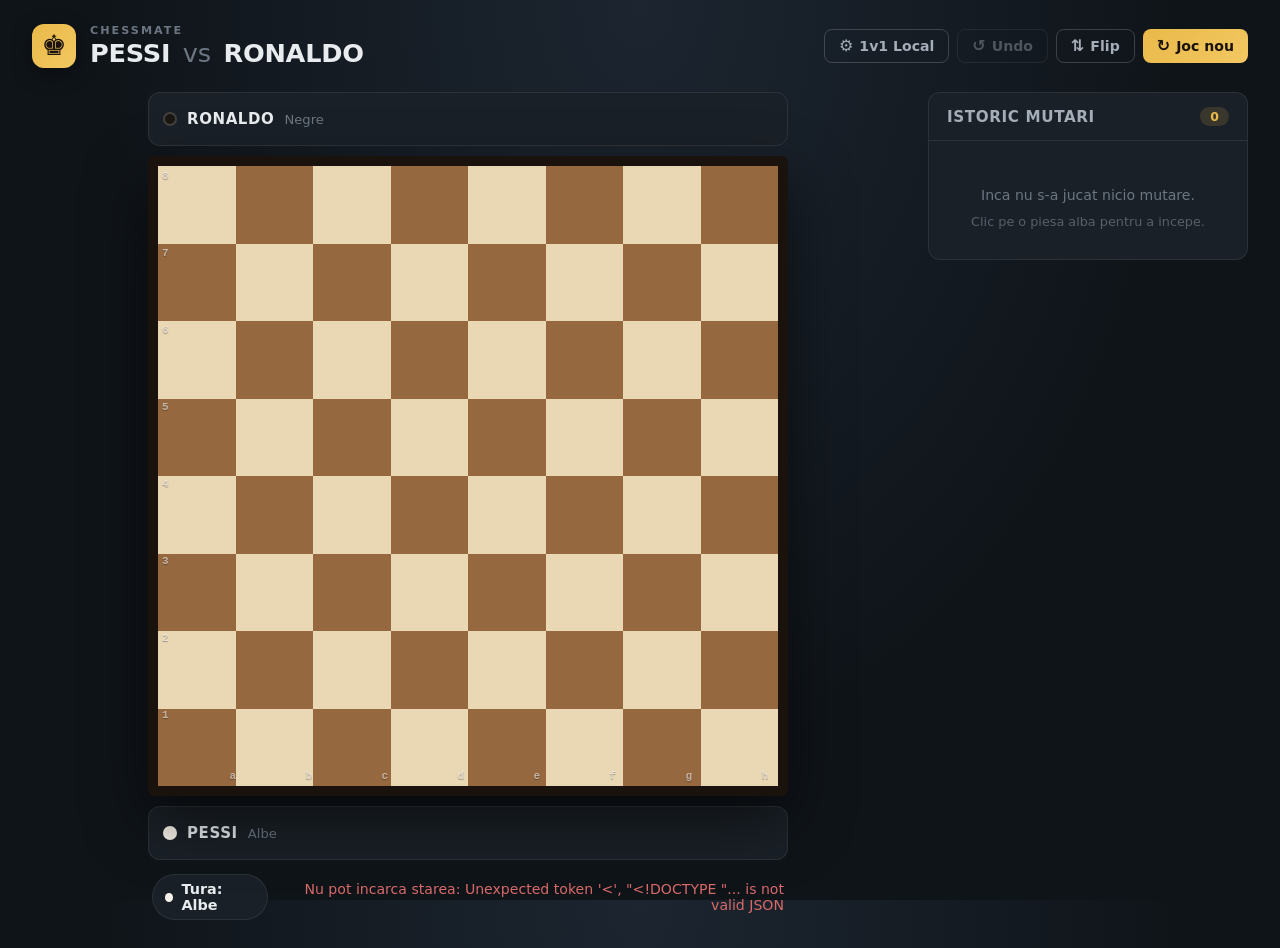
==== static/index.html @ 963291fa "v5" ====
<!doctype html>
<html lang="ro">
  <head>
    <meta charset="utf-8">
    <meta name="viewport" content="width=device-width, initial-scale=1">
    <title>ChessMate &mdash; PESSI vs RONALDO</title>
    <link rel="stylesheet" href="/static/styles.css">
  </head>
  <body data-theme="dark">
    <main class="app-shell">
      <header class="topbar">
        <div class="topbar-brand">
          <span class="brand-mark" aria-hidden="true">&#9818;</span>
          <div class="brand-text">
            <p class="eyebrow">ChessMate</p>
            <h1>PESSI <span class="vs">vs</span> RONALDO</h1>
          </div>
        </div>
        <div class="topbar-actions">
          <button id="mode-button" type="button" class="ghost" title="Schimba modul de joc">
            <span class="btn-icon" aria-hidden="true">&#9881;</span>
            <span class="btn-label" id="mode-button-label">1v1 Local</span>
          </button>
          <button id="undo-button" type="button" class="ghost" title="Anuleaza ultima mutare" disabled>
            <span class="btn-icon" aria-hidden="true">&#8634;</span>
            <span class="btn-label">Undo</span>
          </button>
          <button id="flip-button" type="button" class="ghost" title="Roteste tabla">
            <span class="btn-icon" aria-hidden="true">&#8645;</span>
            <span class="btn-label">Flip</span>
          </button>
          <button id="reset-button" type="button" class="primary" title="Joc nou">
            <span class="btn-icon" aria-hidden="true">&#8635;</span>
            <span class="btn-label">Joc nou</span>
          </button>
        </div>
      </header>

      <div class="layout">
        <section class="play-area" aria-label="Tabla de sah">
          <div class="player-card" id="player-top">
            <div class="player-info">
              <span class="player-dot black"></span>
              <span class="player-name" data-side="black">RONALDO</span>
              <span class="player-color">Negre</span>
            </div>
            <div class="captured-row" id="captured-by-white" aria-label="Piese capturate de albe"></div>
          </div>

          <div id="board" class="board" aria-label="Tabla 8x8">
            <div class="squares-layer" id="squares-layer"></div>
            <div class="pieces-layer" id="pieces-layer" aria-hidden="true"></div>
            <div class="coords-files" id="coords-files"></div>
            <div class="coords-ranks" id="coords-ranks"></div>
            <div class="bot-thinking" id="bot-thinking" hidden>
              <span class="spinner" aria-hidden="true"></span>
              <span class="bot-thinking-text">Bot gandeste...</span>
            </div>
          </div>

          <div class="player-card" id="player-bottom">
            <div class="player-info">
              <span class="player-dot white"></span>
              <span class="player-name" data-side="white">PESSI</span>
              <span class="player-color">Albe</span>
            </div>
            <div class="captured-row" id="captured-by-black" aria-label="Piese capturate de negre"></div>
          </div>

          <div class="status-bar" id="status-bar" role="status" aria-live="polite">
            <span class="turn-pill" id="turn-pill">
              <span class="turn-dot"></span>
              <span id="turn-text">Tura: Albe</span>
            </span>
            <span id="message" class="message"></span>
          </div>
        </section>

        <aside class="side-panel" aria-label="Istoric mutari">
          <div class="panel-header">
            <h2>Istoric mutari</h2>
            <span class="badge" id="move-count">0</span>
          </div>
          <ol class="moves-list" id="moves-list"></ol>
          <div class="panel-empty" id="moves-empty">
            Inca nu s-a jucat nicio mutare.<br>
            <span class="hint">Clic pe o piesa alba pentru a incepe.</span>
          </div>
        </aside>
      </div>
    </main>

    <!-- Mode-select modal -->
    <div class="modal-backdrop" id="mode-modal" hidden>
      <div class="modal mode-modal" role="dialog" aria-modal="true" aria-labelledby="mode-title">
        <h3 id="mode-title">Alege modul de joc</h3>
        <p class="modal-text">Ambele moduri sunt locale, fara conexiune la internet.</p>

        <div class="mode-choices" id="mode-choices">
          <button type="button" class="mode-tile selected" data-mode="local">
            <div class="mode-icon" aria-hidden="true">&#128101;</div>
            <div class="mode-name">1v1 Local</div>
            <div class="mode-desc">Doi jucatori, acelasi calculator.</div>
          </button>
          <button type="button" class="mode-tile" data-mode="vs_bot">
            <div class="mode-icon" aria-hidden="true">&#129302;</div>
            <div class="mode-name">Contra bot</div>
            <div class="mode-desc">Joaca impotriva motorului.</div>
          </button>
        </div>

        <div class="mode-options" id="mode-options" hidden>
          <div class="mode-options-row">
            <h4>Joaca cu</h4>
            <div class="pill-choices" id="color-choices">
              <button type="button" class="pill selected" data-color="white">Albe</button>
              <button type="button" class="pill" data-color="black">Negre</button>
              <button type="button" class="pill" data-color="random">Aleator</button>
            </div>
          </div>
        </div>

        <div class="modal-actions">
          <button type="button" class="ghost" id="mode-cancel">Inapoi</button>
          <button type="button" class="primary" id="mode-start">Start</button>
        </div>
      </div>
    </div>

    <!-- Promotion modal -->
    <div class="modal-backdrop" id="promo-modal" hidden>
      <div class="modal" role="dialog" aria-modal="true" aria-labelledby="promo-title">
        <h3 id="promo-title">Promovare pion</h3>
        <p class="modal-text">Alege piesa pe care o vrei in locul pionului.</p>
        <div class="promo-choices" id="promo-choices"></div>
      </div>
    </div>

    <!-- Game over modal -->
    <div class="modal-backdrop" id="endgame-modal" hidden>
      <div class="modal" role="dialog" aria-modal="true" aria-labelledby="endgame-title">
        <div class="endgame-icon" id="endgame-icon" aria-hidden="true">&#9812;</div>
        <h3 id="endgame-title">Sah-mat!</h3>
        <p class="modal-text" id="endgame-text">Albele castiga.</p>
        <div class="modal-actions">
          <button type="button" class="ghost" id="endgame-close">Vezi tabla</button>
          <button type="button" class="primary" id="endgame-reset">Joc nou</button>
        </div>
      </div>
    </div>

    <script src="/static/app.js" defer></script>
  </body>
</html>
---- static/styles.css ----
/* ============================================================
   ChessMate — Sprint 3 visual layer
   Adauga peste Sprint 2: selectare mod de joc (modal), tile-uri
   pentru moduri, pill-uri pentru sub-optiuni, overlay "bot
   gandeste" deasupra tablei + tabla in stare "asteapta bot".
   Tema unica (dark); FLIP, board, pieces si panel raman stabile.
   ============================================================ */

:root,
[data-theme="dark"] {
  color-scheme: dark;
  --bg-base: #0f1419;
  --bg-grad: radial-gradient(ellipse at top, #1c2530 0%, #0f1419 60%);
  --panel: #1a2027;
  --panel-elevated: #232b35;
  --ink: #e8ecef;
  --ink-soft: #a4adb8;
  --ink-muted: #6b7682;
  --border: rgba(255, 255, 255, 0.08);
  --border-strong: rgba(255, 255, 255, 0.18);
  --accent: #e9b949;
  --accent-soft: rgba(233, 185, 73, 0.15);
  --accent-strong: #f3c862;
  --danger: #d96a6a;
  --success: #5fb878;

  --light-square: #ead7b3;
  --dark-square: #95683f;
  --board-frame: #1a120c;

  --hl-last: rgba(233, 185, 73, 0.32);
  --hl-selected: rgba(233, 185, 73, 0.55);
  --hl-legal: rgba(233, 185, 73, 0.55);
  --hl-capture: rgba(217, 106, 106, 0.7);
  --hl-check: rgba(217, 106, 106, 0.7);

  --shadow-lg: 0 24px 60px rgba(0, 0, 0, 0.5);
  --shadow-md: 0 6px 20px rgba(0, 0, 0, 0.35);

  --radius: 12px;
  --radius-sm: 8px;
  --transition: 200ms cubic-bezier(0.4, 0, 0.2, 1);
  --piece-transition: 280ms cubic-bezier(0.34, 1.2, 0.64, 1);
}

* { box-sizing: border-box; }

html, body { height: 100%; }

body {
  margin: 0;
  background: var(--bg-base);
  background-image: var(--bg-grad);
  color: var(--ink);
  font-family: "Inter", ui-sans-serif, system-ui, -apple-system, BlinkMacSystemFont, "Segoe UI", Roboto, sans-serif;
  font-size: 15px;
  -webkit-font-smoothing: antialiased;
}

button {
  font: inherit;
  cursor: pointer;
  border: 0;
}

/* ----------------------------- Layout ------------------------------- */

.app-shell {
  min-height: 100vh;
  max-width: 1280px;
  margin: 0 auto;
  padding: 24px clamp(16px, 3vw, 32px);
  display: flex;
  flex-direction: column;
  gap: 24px;
}

.topbar {
  display: flex;
  align-items: center;
  justify-content: space-between;
  gap: 16px;
  flex-wrap: wrap;
}

.topbar-brand {
  display: flex;
  align-items: center;
  gap: 14px;
}

.brand-mark {
  width: 44px;
  height: 44px;
  border-radius: 12px;
  background: linear-gradient(135deg, var(--accent), var(--accent-strong));
  color: var(--board-frame);
  display: grid;
  place-items: center;
  font-size: 28px;
  line-height: 1;
  box-shadow: var(--shadow-md);
}

.brand-text { line-height: 1.1; }

.eyebrow {
  margin: 0 0 2px;
  color: var(--ink-muted);
  font-size: 0.7rem;
  font-weight: 700;
  letter-spacing: 0.18em;
  text-transform: uppercase;
}

h1 {
  margin: 0;
  font-size: clamp(1.2rem, 2.2vw, 1.6rem);
  font-weight: 700;
  letter-spacing: -0.01em;
}

.vs {
  color: var(--ink-muted);
  font-weight: 500;
  margin: 0 4px;
}

.topbar-actions {
  display: flex;
  gap: 8px;
  flex-wrap: wrap;
}

button.ghost,
button.primary {
  display: inline-flex;
  align-items: center;
  gap: 6px;
  padding: 8px 14px;
  border-radius: var(--radius-sm);
  font-size: 0.88rem;
  font-weight: 600;
  transition: background var(--transition), color var(--transition), transform var(--transition), border-color var(--transition);
}

button.ghost {
  background: transparent;
  color: var(--ink-soft);
  border: 1px solid var(--border-strong);
}

button.ghost:hover:not(:disabled) {
  background: var(--accent-soft);
  color: var(--ink);
  border-color: var(--accent);
}

button.primary {
  background: linear-gradient(135deg, var(--accent), var(--accent-strong));
  color: var(--board-frame);
}

button.primary:hover {
  transform: translateY(-1px);
  box-shadow: var(--shadow-md);
}

button:disabled {
  opacity: 0.4;
  cursor: not-allowed;
}

.btn-icon {
  font-size: 1rem;
  line-height: 1;
}

.layout {
  display: grid;
  grid-template-columns: minmax(0, 1fr) 320px;
  gap: 24px;
  align-items: start;
}

@media (max-width: 960px) {
  .layout { grid-template-columns: 1fr; }
  .side-panel { order: 2; }
}

/* --------------------------- Play area ------------------------------ */

.play-area {
  display: flex;
  flex-direction: column;
  gap: 10px;
  align-items: center;
}

.player-card {
  display: flex;
  align-items: center;
  justify-content: space-between;
  gap: 16px;
  padding: 10px 14px;
  background: var(--panel);
  border: 1px solid var(--border);
  border-radius: var(--radius);
  min-height: 54px;
  width: min(100%, 640px);
}

.player-card.active {
  border-color: var(--accent);
  box-shadow: 0 0 0 1px var(--accent), var(--shadow-md);
}

.player-info {
  display: flex;
  align-items: center;
  gap: 10px;
  font-weight: 600;
}

.player-dot {
  width: 14px;
  height: 14px;
  border-radius: 50%;
  border: 2px solid var(--border-strong);
}
.player-dot.white { background: #f5f0e6; }
.player-dot.black { background: #1a1612; }

.player-name {
  letter-spacing: 0.04em;
  font-weight: 700;
}

.player-color {
  color: var(--ink-muted);
  font-size: 0.82rem;
  font-weight: 500;
}

.captured-row {
  display: flex;
  align-items: center;
  gap: 0;
  font-size: 1.25rem;
  line-height: 1;
  min-height: 24px;
  flex-wrap: wrap;
}

.captured-row .captured-piece {
  display: inline-block;
  margin-right: -4px;
  transition: transform var(--transition);
  animation: capture-in 240ms cubic-bezier(0.34, 1.56, 0.64, 1);
}

.captured-row .captured-piece.white {
  color: #f7f1e3;
  text-shadow:
    -0.5px -0.5px 0 #1a120c,
     0.5px -0.5px 0 #1a120c,
    -0.5px  0.5px 0 #1a120c,
     0.5px  0.5px 0 #1a120c;
}

.captured-row .captured-piece.black {
  color: #1a120c;
  text-shadow:
    -0.5px -0.5px 0 rgba(255, 255, 255, 0.6),
     0.5px -0.5px 0 rgba(255, 255, 255, 0.6),
    -0.5px  0.5px 0 rgba(255, 255, 255, 0.6),
     0.5px  0.5px 0 rgba(255, 255, 255, 0.6);
}

.captured-advantage {
  margin-left: 8px;
  padding: 1px 6px;
  border-radius: 999px;
  background: var(--accent-soft);
  color: var(--accent);
  font-size: 0.72rem;
  font-weight: 700;
}

@keyframes capture-in {
  0% { transform: scale(0) rotate(-40deg); opacity: 0; }
  100% { transform: scale(1) rotate(0); opacity: 1; }
}

/* ------------------------------ Board ------------------------------- */

.board {
  position: relative;
  width: min(100%, 640px);
  aspect-ratio: 1;
  display: grid;
  grid-template: 1fr / 1fr;
  border: 10px solid var(--board-frame);
  border-radius: 6px;
  background: var(--board-frame);
  box-shadow: var(--shadow-lg);
  overflow: hidden;
  transition: filter var(--transition);
}

/* Stare cand asteptam botul — semnaleaza vizual ca tabla nu accepta input */
.board.waiting-for-bot {
  filter: saturate(0.7) brightness(0.92);
}
.board.waiting-for-bot .square { cursor: default; }

.squares-layer,
.pieces-layer {
  grid-area: 1 / 1;
}

.squares-layer {
  display: grid;
  grid-template-columns: repeat(8, 1fr);
  grid-template-rows: repeat(8, 1fr);
}

.pieces-layer {
  position: relative;
  pointer-events: none;
  z-index: 2;
}

.square {
  position: relative;
  border: 0;
  padding: 0;
  margin: 0;
  background: var(--light-square);
  cursor: default;
  transition: background var(--transition);
}

.square.dark { background: var(--dark-square); }

.square[data-last-move]::before {
  content: "";
  position: absolute;
  inset: 0;
  background: var(--hl-last);
  pointer-events: none;
}

.square[data-check]::before {
  content: "";
  position: absolute;
  inset: 0;
  background: radial-gradient(circle at center, var(--hl-check) 0%, transparent 75%);
  pointer-events: none;
  animation: check-pulse 1.6s ease-in-out infinite;
}

@keyframes check-pulse {
  0%, 100% { opacity: 0.85; }
  50%      { opacity: 0.45; }
}

.square.selected {
  outline: 4px solid var(--hl-selected);
  outline-offset: -4px;
  z-index: 1;
}

.square.legal::after {
  content: "";
  position: absolute;
  inset: 0;
  margin: auto;
  width: 28%;
  aspect-ratio: 1;
  border-radius: 50%;
  background: var(--hl-legal);
  pointer-events: none;
  animation: dot-in 180ms ease-out;
}

.square.capture::after {
  content: "";
  position: absolute;
  inset: 6%;
  border: 4px solid var(--hl-capture);
  border-radius: 50%;
  pointer-events: none;
  animation: dot-in 180ms ease-out;
}

@keyframes dot-in {
  from { transform: scale(0.4); opacity: 0; }
  to   { transform: scale(1); opacity: 1; }
}

/* Coordonate */
.coords-files,
.coords-ranks {
  position: absolute;
  pointer-events: none;
  z-index: 3;
  font-size: clamp(9px, 1.2vw, 11px);
  font-weight: 700;
  font-family: "JetBrains Mono", ui-monospace, monospace;
  color: rgba(255, 255, 255, 0.55);
  text-shadow: 0 1px 1px rgba(0, 0, 0, 0.3);
}

.coords-files {
  inset: auto 0 4px 0;
  display: grid;
  grid-template-columns: repeat(8, 1fr);
  padding: 0 6px;
}
.coords-files span { text-align: right; padding-right: 4px; }

.coords-ranks {
  inset: 4px 0 0 4px;
  display: grid;
  grid-template-rows: repeat(8, 1fr);
}

/* Piese */
.piece {
  position: absolute;
  width: 12.5%;
  height: 12.5%;
  display: grid;
  place-items: center;
  font-size: clamp(2rem, 7.4vw, 3.6rem);
  line-height: 1;
  user-select: none;
  pointer-events: none;
  transition: transform var(--piece-transition), opacity 220ms ease-out;
  will-change: transform;
}

.piece.white {
  color: #f7f1e3;
  text-shadow:
    -1px -1px 0 #1a120c,
     1px -1px 0 #1a120c,
    -1px  1px 0 #1a120c,
     1px  1px 0 #1a120c,
     0 2px 4px rgba(0, 0, 0, 0.35);
}

.piece.black {
  color: #1a120c;
  text-shadow:
    -1px -1px 0 rgba(255, 255, 255, 0.55),
     1px -1px 0 rgba(255, 255, 255, 0.55),
    -1px  1px 0 rgba(255, 255, 255, 0.55),
     1px  1px 0 rgba(255, 255, 255, 0.55),
     0 2px 4px rgba(0, 0, 0, 0.35);
}

.piece.captured-out {
  opacity: 0;
  transform: scale(0.6) translate(var(--tx, 0), var(--ty, 0));
  transition: transform 200ms ease-in, opacity 200ms ease-in;
}

.piece.promoting {
  animation: promote-pop 360ms cubic-bezier(0.34, 1.56, 0.64, 1);
}
@keyframes promote-pop {
  0%   { transform: translate(var(--tx, 0), var(--ty, 0)) scale(0.3); }
  60%  { transform: translate(var(--tx, 0), var(--ty, 0)) scale(1.25); }
  100% { transform: translate(var(--tx, 0), var(--ty, 0)) scale(1); }
}

/* --------------------------- Bot thinking overlay ------------------- */

.bot-thinking {
  position: absolute;
  inset: 0;
  z-index: 4;
  display: flex;
  align-items: center;
  justify-content: center;
  flex-direction: column;
  gap: 12px;
  background: rgba(15, 20, 25, 0.35);
  backdrop-filter: blur(2px);
  pointer-events: none;
  animation: fade-in 180ms ease-out;
}
.bot-thinking[hidden] { display: none; }

.bot-thinking-text {
  background: var(--panel-elevated);
  color: var(--ink);
  border: 1px solid var(--border-strong);
  border-radius: 999px;
  padding: 6px 14px;
  font-size: 0.88rem;
  font-weight: 600;
  letter-spacing: 0.02em;
  box-shadow: var(--shadow-md);
}

.spinner {
  width: 36px;
  height: 36px;
  border-radius: 50%;
  border: 3px solid rgba(255, 255, 255, 0.18);
  border-top-color: var(--accent);
  animation: spin 0.9s linear infinite;
}

@keyframes spin {
  to { transform: rotate(360deg); }
}

/* ---------------------------- Status bar ---------------------------- */

.status-bar {
  display: flex;
  align-items: center;
  justify-content: space-between;
  gap: 12px;
  padding: 4px 4px;
  min-height: 36px;
  width: min(100%, 640px);
}

.turn-pill {
  display: inline-flex;
  align-items: center;
  gap: 8px;
  padding: 6px 12px;
  border-radius: 999px;
  background: var(--panel);
  border: 1px solid var(--border);
  font-weight: 600;
  font-size: 0.9rem;
}

.turn-dot {
  width: 9px;
  height: 9px;
  border-radius: 50%;
  background: #f5f0e6;
  border: 2px solid var(--border-strong);
  transition: background var(--transition);
}
.turn-pill[data-turn="black"] .turn-dot { background: #1a1612; }

.message {
  font-size: 0.88rem;
  color: var(--danger);
  text-align: right;
  min-height: 1em;
  font-weight: 500;
}

.message.info { color: var(--ink-soft); }
.message.success { color: var(--success); }

/* --------------------------- Side panel ----------------------------- */

.side-panel {
  background: var(--panel);
  border: 1px solid var(--border);
  border-radius: var(--radius);
  display: flex;
  flex-direction: column;
  max-height: calc(100vh - 140px);
  overflow: hidden;
}

.panel-header {
  padding: 14px 18px;
  border-bottom: 1px solid var(--border);
  display: flex;
  align-items: center;
  justify-content: space-between;
}
.panel-header h2 {
  margin: 0;
  font-size: 0.95rem;
  font-weight: 700;
  letter-spacing: 0.04em;
  text-transform: uppercase;
  color: var(--ink-soft);
}
.badge {
  padding: 2px 10px;
  border-radius: 999px;
  background: var(--accent-soft);
  color: var(--accent);
  font-size: 0.78rem;
  font-weight: 700;
}

.moves-list {
  list-style: none;
  margin: 0;
  padding: 8px 0;
  overflow-y: auto;
  font-family: "JetBrains Mono", ui-monospace, monospace;
  font-size: 0.92rem;
}

.moves-list li {
  display: grid;
  grid-template-columns: 38px 1fr 1fr;
  gap: 8px;
  padding: 6px 18px;
  align-items: center;
  border-left: 3px solid transparent;
  transition: background var(--transition);
}

.moves-list li:hover { background: var(--accent-soft); }

.moves-list .ply-num {
  color: var(--ink-muted);
  font-size: 0.82rem;
}

.moves-list .ply {
  padding: 2px 6px;
  border-radius: 4px;
  font-weight: 600;
}

.moves-list .ply.latest {
  background: var(--accent-soft);
  color: var(--accent-strong);
}

.moves-list .ply.empty { color: var(--ink-muted); font-weight: 400; }

.panel-empty {
  padding: 28px 22px;
  text-align: center;
  color: var(--ink-muted);
  font-size: 0.88rem;
  line-height: 1.5;
}
.panel-empty .hint {
  display: block;
  margin-top: 6px;
  font-size: 0.8rem;
  opacity: 0.75;
}

/* ----------------------------- Modals ------------------------------- */

.modal-backdrop {
  position: fixed;
  inset: 0;
  background: rgba(0, 0, 0, 0.6);
  display: grid;
  place-items: center;
  z-index: 100;
  animation: fade-in 220ms ease-out;
  backdrop-filter: blur(4px);
}
.modal-backdrop[hidden] { display: none; }

.modal {
  background: var(--panel-elevated);
  color: var(--ink);
  border: 1px solid var(--border-strong);
  border-radius: var(--radius);
  padding: 24px;
  max-width: 380px;
  width: 90%;
  box-shadow: var(--shadow-lg);
  text-align: center;
  animation: pop-in 280ms cubic-bezier(0.34, 1.56, 0.64, 1);
}

@keyframes fade-in { from { opacity: 0; } to { opacity: 1; } }
@keyframes pop-in {
  from { transform: scale(0.85); opacity: 0; }
  to   { transform: scale(1); opacity: 1; }
}

.modal h3 {
  margin: 0 0 8px;
  font-size: 1.25rem;
}
.modal-text {
  margin: 0 0 18px;
  color: var(--ink-soft);
  font-size: 0.92rem;
}
.modal-hint {
  margin: 4px 0 0;
  color: var(--ink-muted);
  font-size: 0.78rem;
  font-style: italic;
  text-align: center;
}

.promo-choices {
  display: grid;
  grid-template-columns: repeat(4, 1fr);
  gap: 8px;
}
.promo-choices button {
  background: var(--panel);
  border: 1px solid var(--border-strong);
  border-radius: var(--radius-sm);
  padding: 12px 0;
  font-size: 2.4rem;
  line-height: 1;
  transition: background var(--transition), transform var(--transition), border-color var(--transition);
}
.promo-choices button.white {
  color: #f7f1e3;
  text-shadow: -1px -1px 0 #1a120c, 1px -1px 0 #1a120c, -1px 1px 0 #1a120c, 1px 1px 0 #1a120c;
}
.promo-choices button.black {
  color: #1a120c;
  text-shadow: -1px -1px 0 rgba(255,255,255,.6), 1px -1px 0 rgba(255,255,255,.6), -1px 1px 0 rgba(255,255,255,.6), 1px 1px 0 rgba(255,255,255,.6);
}
.promo-choices button:hover {
  background: var(--accent-soft);
  border-color: var(--accent);
  transform: translateY(-2px);
}

.endgame-icon {
  font-size: 3.5rem;
  line-height: 1;
  margin-bottom: 8px;
  color: var(--accent);
  animation: bounce-in 500ms cubic-bezier(0.34, 1.56, 0.64, 1);
}
@keyframes bounce-in {
  0% { transform: scale(0) rotate(-180deg); }
  100% { transform: scale(1) rotate(0); }
}

.modal-actions {
  display: flex;
  gap: 8px;
  justify-content: center;
  margin-top: 8px;
}

/* ------------------- Mode-select modal (Sprint 3) ------------------- */

.mode-modal {
  max-width: 460px;
  text-align: left;
}
.mode-modal h3 { text-align: center; }
.mode-modal .modal-text { text-align: center; }

.mode-choices {
  display: grid;
  grid-template-columns: 1fr 1fr;
  gap: 10px;
  margin-bottom: 14px;
}

.mode-tile {
  background: var(--panel);
  border: 1px solid var(--border-strong);
  border-radius: var(--radius);
  padding: 14px 12px;
  display: flex;
  flex-direction: column;
  align-items: center;
  gap: 4px;
  text-align: center;
  color: var(--ink);
  cursor: pointer;
  transition: background var(--transition), border-color var(--transition), transform var(--transition);
}
.mode-tile:hover {
  background: var(--accent-soft);
  border-color: var(--accent);
  transform: translateY(-1px);
}
.mode-tile.selected {
  background: var(--accent-soft);
  border-color: var(--accent);
  box-shadow: 0 0 0 1px var(--accent);
}

.mode-icon {
  font-size: 2rem;
  line-height: 1;
  margin-bottom: 2px;
}
.mode-name {
  font-weight: 700;
  font-size: 0.98rem;
  letter-spacing: 0.02em;
}
.mode-desc {
  font-size: 0.78rem;
  color: var(--ink-muted);
  line-height: 1.3;
}

.mode-options {
  display: flex;
  flex-direction: column;
  gap: 10px;
  padding: 12px;
  margin-bottom: 12px;
  background: var(--panel);
  border: 1px solid var(--border);
  border-radius: var(--radius-sm);
  animation: fade-in 180ms ease-out;
}
.mode-options[hidden] { display: none; }

.mode-options-row {
  display: flex;
  align-items: center;
  gap: 10px;
  flex-wrap: wrap;
}
.mode-options-row h4 {
  margin: 0;
  font-size: 0.78rem;
  font-weight: 700;
  letter-spacing: 0.08em;
  text-transform: uppercase;
  color: var(--ink-soft);
  min-width: 56px;
}

.pill-choices {
  display: flex;
  gap: 6px;
  flex-wrap: wrap;
}

.pill {
  background: transparent;
  color: var(--ink-soft);
  border: 1px solid var(--border-strong);
  border-radius: 999px;
  padding: 5px 12px;
  font-size: 0.82rem;
  font-weight: 600;
  transition: background var(--transition), color var(--transition), border-color var(--transition);
}
.pill:hover:not(:disabled) {
  background: var(--accent-soft);
  color: var(--ink);
  border-color: var(--accent);
}
.pill.selected {
  background: var(--accent-soft);
  color: var(--accent-strong);
  border-color: var(--accent);
}

/* ----------------------------- Mobile ------------------------------- */

@media (max-width: 560px) {
  .app-shell { padding: 16px; gap: 16px; }
  .topbar-actions .btn-label { display: none; }
  .topbar-actions button { padding: 8px 10px; }
  .player-card { padding: 8px 12px; }
  h1 { font-size: 1.1rem; }
  .brand-mark { width: 36px; height: 36px; font-size: 22px; }
  .side-panel { max-height: 360px; }

  .mode-choices { grid-template-columns: 1fr; }
  .mode-options-row { flex-direction: column; align-items: flex-start; gap: 6px; }
  .mode-options-row h4 { min-width: 0; }
}
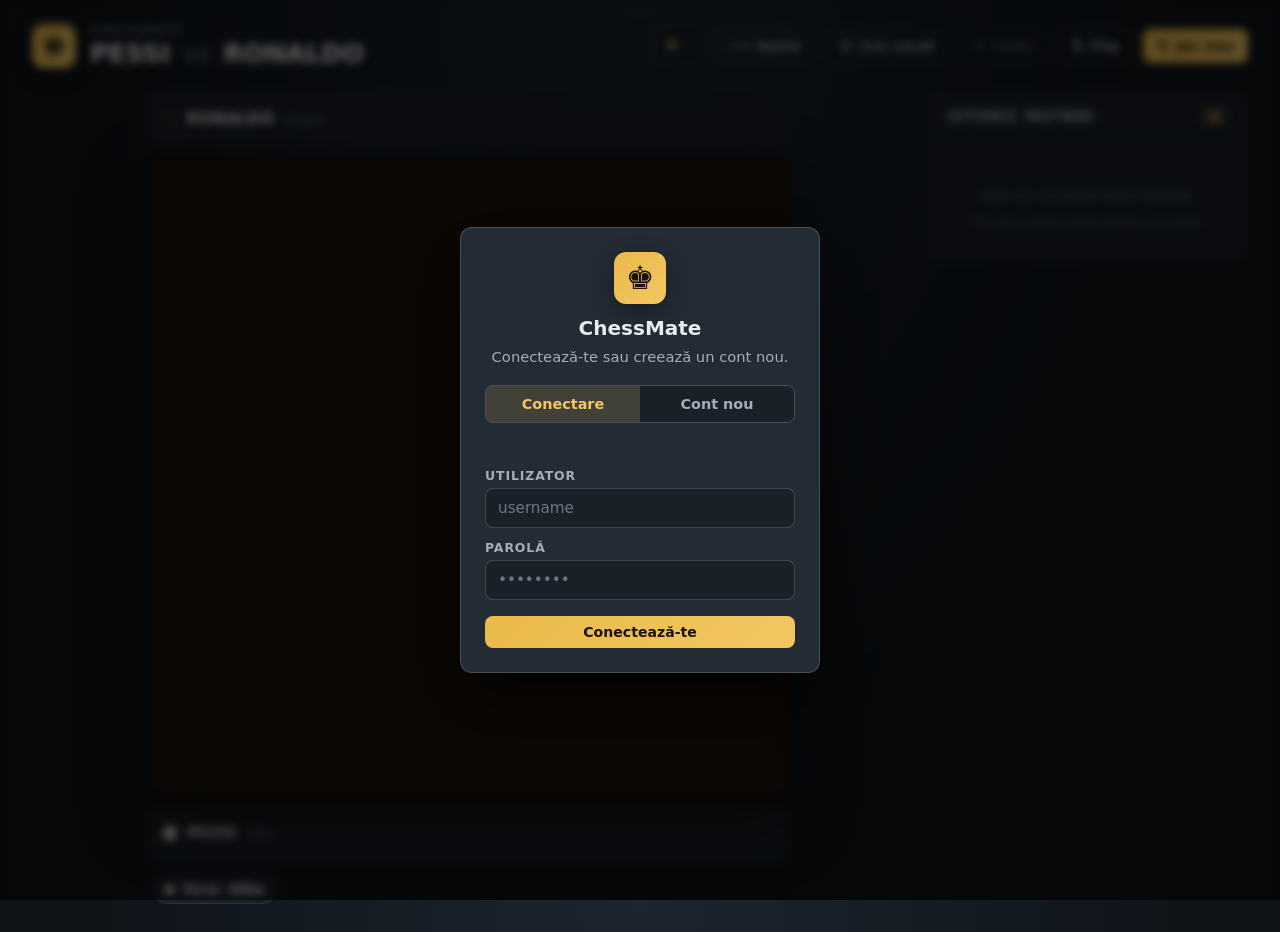
==== commit 63a6b1a5: "login - antonio" ====
--- a/static/index.html
+++ b/static/index.html
@@ -17,6 +17,16 @@
           </div>
         </div>
         <div class="topbar-actions">
+          <!-- User info (hidden until logged in) -->
+          <span class="user-chip" id="user-chip" hidden>
+            <span class="user-dot" aria-hidden="true">&#9829;</span>
+            <span id="user-name"></span>
+            <span class="user-rating" id="user-rating"></span>
+          </span>
+          <button id="logout-button" type="button" class="ghost" title="Deconectare" hidden>
+            <span class="btn-icon" aria-hidden="true">&#10230;</span>
+            <span class="btn-label">Ieșire</span>
+          </button>
           <button id="mode-button" type="button" class="ghost" title="Schimba modul de joc">
             <span class="btn-icon" aria-hidden="true">&#9881;</span>
             <span class="btn-label" id="mode-button-label">1v1 Local</span>
@@ -149,6 +159,48 @@
       </div>
     </div>
 
+    <!-- Auth modal (shown on first load; hidden after login) -->
+    <div class="modal-backdrop" id="auth-modal">
+      <div class="modal auth-modal" role="dialog" aria-modal="true" aria-labelledby="auth-title">
+        <div class="auth-header">
+          <span class="brand-mark auth-logo" aria-hidden="true">&#9818;</span>
+          <h3 id="auth-title">ChessMate</h3>
+          <p class="modal-text">Conectează-te sau creează un cont nou.</p>
+        </div>
+
+        <div class="auth-tabs">
+          <button type="button" class="auth-tab active" id="auth-tab-login">Conectare</button>
+          <button type="button" class="auth-tab" id="auth-tab-register">Cont nou</button>
+        </div>
+
+        <p class="auth-error" id="auth-error" aria-live="polite"></p>
+
+        <form id="auth-login-form">
+          <div class="form-group">
+            <label class="form-label" for="login-username">Utilizator</label>
+            <input class="form-input" type="text" id="login-username" placeholder="username" autocomplete="username">
+          </div>
+          <div class="form-group">
+            <label class="form-label" for="login-password">Parolă</label>
+            <input class="form-input" type="password" id="login-password" placeholder="••••••••" autocomplete="current-password">
+          </div>
+          <button type="submit" class="primary auth-submit" id="login-submit">Conectează-te</button>
+        </form>
+
+        <form id="auth-register-form" hidden>
+          <div class="form-group">
+            <label class="form-label" for="register-username">Utilizator</label>
+            <input class="form-input" type="text" id="register-username" placeholder="alege un username" autocomplete="username">
+          </div>
+          <div class="form-group">
+            <label class="form-label" for="register-password">Parolă</label>
+            <input class="form-input" type="password" id="register-password" placeholder="min. 6 caractere" autocomplete="new-password">
+          </div>
+          <button type="submit" class="primary auth-submit" id="register-submit">Creează cont</button>
+        </form>
+      </div>
+    </div>
+
     <script src="/static/app.js" defer></script>
   </body>
 </html>
--- a/static/styles.css
+++ b/static/styles.css
@@ -863,6 +863,132 @@
   border-color: var(--accent);
 }
 
+/* ----------------------------- Auth Modal -------------------------------- */
+
+.auth-modal {
+  max-width: 360px;
+  text-align: left;
+}
+
+.auth-header {
+  text-align: center;
+  margin-bottom: 20px;
+}
+
+.auth-logo {
+  width: 52px;
+  height: 52px;
+  font-size: 32px;
+  margin: 0 auto 12px;
+  display: grid;
+  place-items: center;
+}
+
+.auth-tabs {
+  display: grid;
+  grid-template-columns: 1fr 1fr;
+  border: 1px solid var(--border-strong);
+  border-radius: var(--radius-sm);
+  overflow: hidden;
+  margin-bottom: 16px;
+}
+
+.auth-tab {
+  background: var(--panel);
+  color: var(--ink-soft);
+  border: 0;
+  padding: 10px;
+  font-size: 0.9rem;
+  font-weight: 600;
+  transition: background var(--transition), color var(--transition);
+}
+
+.auth-tab.active {
+  background: var(--accent-soft);
+  color: var(--accent-strong);
+}
+
+.auth-error {
+  min-height: 1.4em;
+  margin: 0 0 10px;
+  font-size: 0.85rem;
+  font-weight: 500;
+  color: var(--danger);
+  text-align: center;
+}
+
+.form-group {
+  display: flex;
+  flex-direction: column;
+  gap: 5px;
+  margin-bottom: 12px;
+}
+
+.form-label {
+  font-size: 0.78rem;
+  font-weight: 700;
+  letter-spacing: 0.07em;
+  text-transform: uppercase;
+  color: var(--ink-soft);
+}
+
+.form-input {
+  background: var(--panel);
+  border: 1px solid var(--border-strong);
+  border-radius: var(--radius-sm);
+  color: var(--ink);
+  font: inherit;
+  font-size: 0.95rem;
+  padding: 10px 12px;
+  outline: none;
+  width: 100%;
+  transition: border-color var(--transition), box-shadow var(--transition);
+}
+
+.form-input:focus {
+  border-color: var(--accent);
+  box-shadow: 0 0 0 2px var(--accent-soft);
+}
+
+.form-input::placeholder { color: var(--ink-muted); }
+
+.auth-submit {
+  width: 100%;
+  justify-content: center;
+  margin-top: 4px;
+  padding: 11px;
+}
+
+/* --------------------- User chip in topbar ------------------------------ */
+
+.user-chip {
+  display: inline-flex;
+  align-items: center;
+  gap: 7px;
+  padding: 6px 12px;
+  border-radius: var(--radius-sm);
+  background: var(--panel);
+  border: 1px solid var(--border);
+  font-size: 0.88rem;
+}
+
+.user-dot {
+  color: var(--accent);
+  font-size: 0.75rem;
+  line-height: 1;
+}
+
+#user-name {
+  font-weight: 700;
+  color: var(--ink);
+}
+
+.user-rating {
+  color: var(--ink-muted);
+  font-size: 0.78rem;
+  font-weight: 600;
+}
+
 /* ----------------------------- Mobile ------------------------------- */
 
 @media (max-width: 560px) {
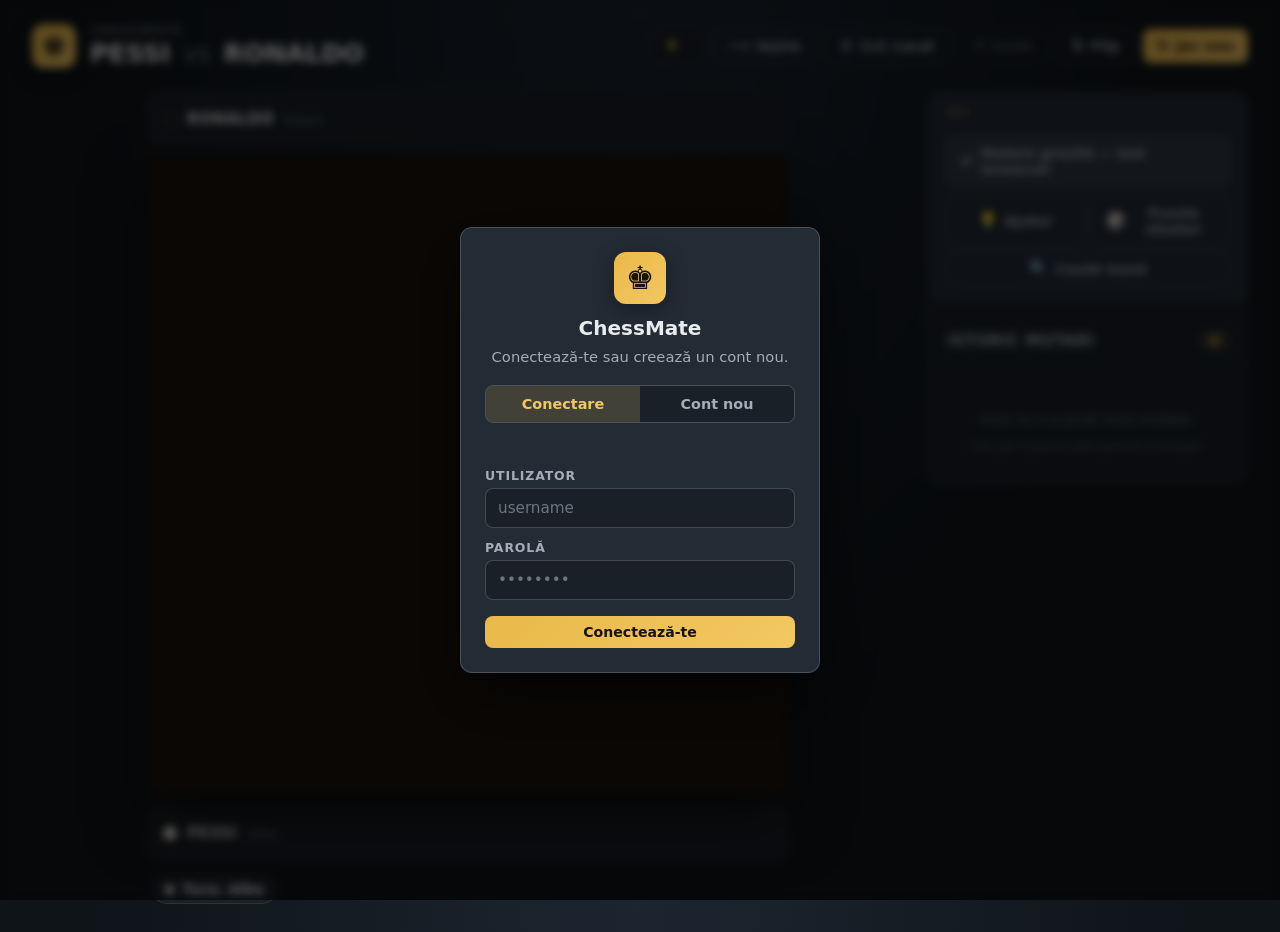
==== commit e18549ad: "Implementat partea de puzzle-uri." ====
--- a/static/index.html
+++ b/static/index.html
@@ -86,8 +86,35 @@
           </div>
         </section>
 
-        <aside class="side-panel" aria-label="Istoric mutari">
-          <div class="panel-header">
+        <aside class="side-panel" aria-label="Informatii partida">
+          <!-- Puzzle info card (visible only in puzzle mode) -->
+          <div class="puzzle-info" id="puzzle-info" hidden>
+            <div class="puzzle-info-header">
+              <span class="puzzle-rating-badge" id="puzzle-rating"></span>
+              <span class="puzzle-progress-text" id="puzzle-progress"></span>
+            </div>
+            <div class="puzzle-themes" id="puzzle-themes"></div>
+            <div class="puzzle-feedback" id="puzzle-feedback" hidden>
+              <span class="puzzle-feedback-icon" aria-hidden="true">&#8634;</span>
+              <span class="puzzle-feedback-text" id="puzzle-feedback-text">Mutare greșită — mai încearcă!</span>
+            </div>
+            <div class="puzzle-actions">
+              <button type="button" class="ghost puzzle-btn" id="puzzle-hint-btn" title="Arată mutarea corectă">
+                <span class="btn-icon" aria-hidden="true">&#128161;</span>
+                <span class="btn-label">Ajutor</span>
+              </button>
+              <button type="button" class="ghost puzzle-btn" id="puzzle-random-btn">
+                <span class="btn-icon" aria-hidden="true">&#127922;</span>
+                <span class="btn-label">Puzzle aleator</span>
+              </button>
+              <button type="button" class="ghost puzzle-btn" id="puzzle-theme-btn">
+                <span class="btn-icon" aria-hidden="true">&#128269;</span>
+                <span class="btn-label">Caută temă</span>
+              </button>
+            </div>
+          </div>
+
+          <div class="panel-header" id="history-header">
             <h2>Istoric mutari</h2>
             <span class="badge" id="move-count">0</span>
           </div>
@@ -116,6 +143,11 @@
             <div class="mode-icon" aria-hidden="true">&#129302;</div>
             <div class="mode-name">Contra bot</div>
             <div class="mode-desc">Joaca impotriva motorului.</div>
+          </button>
+          <button type="button" class="mode-tile" data-mode="puzzle">
+            <div class="mode-icon" aria-hidden="true">&#129520;</div>
+            <div class="mode-name">Puzzle</div>
+            <div class="mode-desc">Rezolva pozitii tactice din Lichess.</div>
           </button>
         </div>
 
@@ -130,6 +162,19 @@
           </div>
         </div>
 
+        <div class="mode-options" id="puzzle-options" hidden>
+          <div class="mode-options-row">
+            <h4>Temă</h4>
+            <div class="theme-search-wrap">
+              <input type="text" class="form-input" id="puzzle-theme-search"
+                     list="theme-datalist-modal"
+                     placeholder="Caută temă (ex: fork, pin, mate)…"
+                     autocomplete="off">
+              <datalist id="theme-datalist-modal"></datalist>
+            </div>
+          </div>
+        </div>
+
         <div class="modal-actions">
           <button type="button" class="ghost" id="mode-cancel">Inapoi</button>
           <button type="button" class="primary" id="mode-start">Start</button>
@@ -155,6 +200,38 @@
         <div class="modal-actions">
           <button type="button" class="ghost" id="endgame-close">Vezi tabla</button>
           <button type="button" class="primary" id="endgame-reset">Joc nou</button>
+        </div>
+      </div>
+    </div>
+
+    <!-- Puzzle solved modal -->
+    <div class="modal-backdrop" id="puzzle-solved-modal" hidden>
+      <div class="modal" role="dialog" aria-modal="true" aria-labelledby="puzzle-solved-title">
+        <div class="endgame-icon" aria-hidden="true">&#129520;</div>
+        <h3 id="puzzle-solved-title">Puzzle rezolvat!</h3>
+        <p class="modal-text" id="puzzle-solved-text">Felicitari! Ai gasit toate mutarile corecte.</p>
+        <div class="modal-actions">
+          <button type="button" class="ghost" id="puzzle-solved-close">Vezi tabla</button>
+          <button type="button" class="primary" id="puzzle-solved-next">Puzzle nou</button>
+        </div>
+      </div>
+    </div>
+
+    <!-- Puzzle theme picker modal -->
+    <div class="modal-backdrop" id="puzzle-theme-modal" hidden>
+      <div class="modal" role="dialog" aria-modal="true" aria-labelledby="puzzle-theme-title">
+        <h3 id="puzzle-theme-title">Alege o temă</h3>
+        <p class="modal-text">Scrie sau alege o temă pentru puzzle-ul următor.</p>
+        <div class="theme-search-wrap">
+          <input type="text" class="form-input" id="puzzle-theme-picker-search"
+                 list="theme-datalist-picker"
+                 placeholder="Caută temă (ex: fork, pin, mate)…"
+                 autocomplete="off">
+          <datalist id="theme-datalist-picker"></datalist>
+        </div>
+        <div class="modal-actions">
+          <button type="button" class="ghost" id="puzzle-theme-cancel">Anulează</button>
+          <button type="button" class="primary" id="puzzle-theme-start">Start</button>
         </div>
       </div>
     </div>
--- a/static/styles.css
+++ b/static/styles.css
@@ -1004,3 +1004,133 @@
   .mode-options-row { flex-direction: column; align-items: flex-start; gap: 6px; }
   .mode-options-row h4 { min-width: 0; }
 }
+
+/* ========================= Puzzle module ========================= */
+
+/* Puzzle info card in side panel */
+.puzzle-info {
+  background: var(--panel-elevated);
+  border: 1px solid var(--border);
+  border-radius: var(--radius-sm);
+  padding: 14px 16px;
+  margin-bottom: 16px;
+  display: flex;
+  flex-direction: column;
+  gap: 10px;
+}
+
+.puzzle-info-header {
+  display: flex;
+  align-items: center;
+  justify-content: space-between;
+  gap: 8px;
+}
+
+.puzzle-rating-badge {
+  background: var(--accent-soft);
+  color: var(--accent-strong);
+  font-weight: 700;
+  font-size: 0.92rem;
+  padding: 3px 10px;
+  border-radius: 20px;
+  border: 1px solid rgba(233, 185, 73, 0.3);
+}
+
+.puzzle-progress-text {
+  color: var(--ink-soft);
+  font-size: 0.82rem;
+  font-weight: 600;
+}
+
+.puzzle-themes {
+  display: flex;
+  flex-wrap: wrap;
+  gap: 5px;
+}
+
+.puzzle-theme-tag {
+  background: var(--panel);
+  color: var(--ink-muted);
+  border: 1px solid var(--border);
+  font-size: 0.75rem;
+  padding: 2px 8px;
+  border-radius: 12px;
+}
+
+.puzzle-actions {
+  display: flex;
+  gap: 6px;
+  flex-wrap: wrap;
+}
+
+.puzzle-btn {
+  flex: 1;
+  min-width: 100px;
+  justify-content: center;
+  font-size: 0.83rem;
+  padding: 6px 10px;
+}
+
+/* Board flash animations for correct/wrong move */
+@keyframes flashWrong {
+  0%   { box-shadow: inset 0 0 0 3px var(--danger); }
+  50%  { box-shadow: inset 0 0 0 5px var(--danger); }
+  100% { box-shadow: none; }
+}
+
+@keyframes flashCorrect {
+  0%   { box-shadow: inset 0 0 0 3px var(--success); }
+  50%  { box-shadow: inset 0 0 0 5px var(--success); }
+  100% { box-shadow: none; }
+}
+
+.board.flash-wrong  { animation: flashWrong  0.55s ease-out forwards; }
+.board.flash-correct { animation: flashCorrect 0.55s ease-out forwards; }
+
+/* Feedback strip in puzzle side panel — 3 states via data-kind */
+.puzzle-feedback {
+  display: flex;
+  align-items: center;
+  gap: 8px;
+  border-radius: var(--radius-sm);
+  padding: 8px 12px;
+  font-size: 0.85rem;
+  font-weight: 600;
+  animation: feedbackSlideIn 0.2s ease-out;
+  /* default / hint — gray */
+  background: rgba(164, 173, 184, 0.1);
+  border: 1px solid rgba(164, 173, 184, 0.25);
+  color: var(--ink-soft);
+}
+
+.puzzle-feedback[data-kind="wrong"] {
+  background: rgba(217, 106, 106, 0.12);
+  border-color: rgba(217, 106, 106, 0.35);
+  color: var(--danger);
+}
+
+.puzzle-feedback[data-kind="good"] {
+  background: rgba(95, 184, 120, 0.12);
+  border-color: rgba(95, 184, 120, 0.35);
+  color: var(--success);
+}
+
+@keyframes feedbackSlideIn {
+  from { opacity: 0; transform: translateY(-4px); }
+  to   { opacity: 1; transform: translateY(0); }
+}
+
+.puzzle-feedback-icon {
+  font-size: 1rem;
+  flex-shrink: 0;
+}
+
+/* Theme search input wrapper */
+.theme-search-wrap {
+  width: 100%;
+  margin-top: 4px;
+}
+
+.theme-search-wrap .form-input {
+  width: 100%;
+}
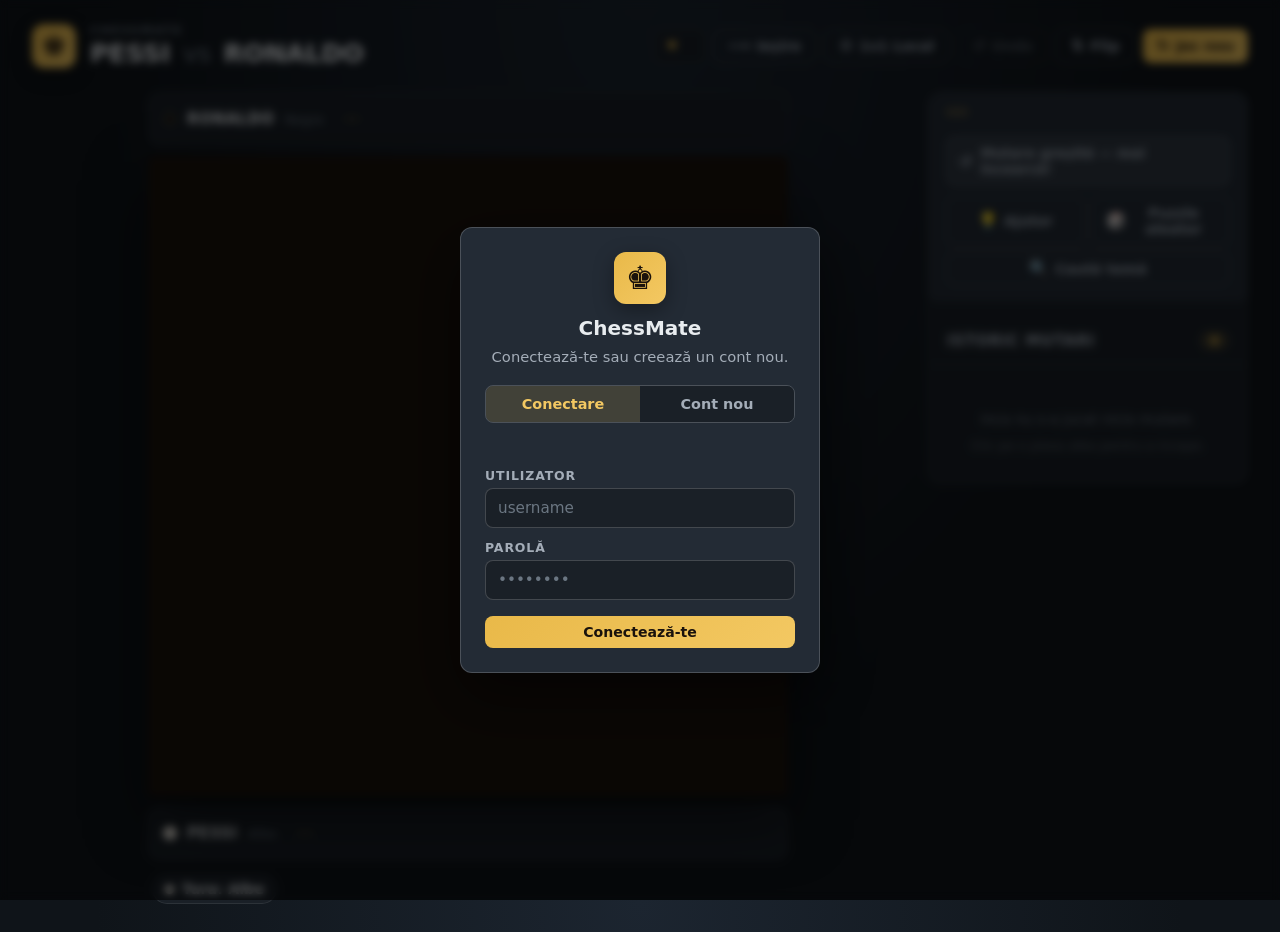
==== commit 4265d846: "Add multiplayer online mode" ====
--- a/static/index.html
+++ b/static/index.html
@@ -13,7 +13,7 @@
           <span class="brand-mark" aria-hidden="true">&#9818;</span>
           <div class="brand-text">
             <p class="eyebrow">ChessMate</p>
-            <h1>PESSI <span class="vs">vs</span> RONALDO</h1>
+            <h1><span id="title-white">PESSI</span> <span class="vs">vs</span> <span id="title-black">RONALDO</span></h1>
           </div>
         </div>
         <div class="topbar-actions">
@@ -53,6 +53,7 @@
               <span class="player-dot black"></span>
               <span class="player-name" data-side="black">RONALDO</span>
               <span class="player-color">Negre</span>
+              <span class="player-clock" id="clock-top"></span>
             </div>
             <div class="captured-row" id="captured-by-white" aria-label="Piese capturate de albe"></div>
           </div>
@@ -66,6 +67,15 @@
               <span class="spinner" aria-hidden="true"></span>
               <span class="bot-thinking-text">Bot gandeste...</span>
             </div>
+            <div class="multiplayer-overlay" id="multiplayer-overlay" hidden>
+              <span class="spinner" aria-hidden="true"></span>
+              <span class="multiplayer-text">
+                <span id="multiplayer-text">Cautam adversar</span>
+                <span class="loading-dots" aria-hidden="true"></span>
+              </span>
+              <span class="multiplayer-subtext" id="multiplayer-wait">Timp in asteptare: 0:00</span>
+              <button type="button" class="ghost mp-cancel" id="multiplayer-cancel">Anuleaza cautarea</button>
+            </div>
           </div>
 
           <div class="player-card" id="player-bottom">
@@ -73,6 +83,7 @@
               <span class="player-dot white"></span>
               <span class="player-name" data-side="white">PESSI</span>
               <span class="player-color">Albe</span>
+              <span class="player-clock" id="clock-bottom"></span>
             </div>
             <div class="captured-row" id="captured-by-black" aria-label="Piese capturate de negre"></div>
           </div>
@@ -131,7 +142,7 @@
     <div class="modal-backdrop" id="mode-modal" hidden>
       <div class="modal mode-modal" role="dialog" aria-modal="true" aria-labelledby="mode-title">
         <h3 id="mode-title">Alege modul de joc</h3>
-        <p class="modal-text">Ambele moduri sunt locale, fara conexiune la internet.</p>
+        <p class="modal-text">Alege modul de joc pentru sesiunea curenta.</p>
 
         <div class="mode-choices" id="mode-choices">
           <button type="button" class="mode-tile selected" data-mode="local">
@@ -143,6 +154,11 @@
             <div class="mode-icon" aria-hidden="true">&#129302;</div>
             <div class="mode-name">Contra bot</div>
             <div class="mode-desc">Joaca impotriva motorului.</div>
+          </button>
+          <button type="button" class="mode-tile" data-mode="multiplayer">
+            <div class="mode-icon" aria-hidden="true">&#127942;</div>
+            <div class="mode-name">Online</div>
+            <div class="mode-desc">Matchmaking cu alti jucatori.</div>
           </button>
           <button type="button" class="mode-tile" data-mode="puzzle">
             <div class="mode-icon" aria-hidden="true">&#129520;</div>
@@ -160,6 +176,18 @@
               <button type="button" class="pill" data-color="random">Aleator</button>
             </div>
           </div>
+        </div>
+
+        <div class="mode-options" id="multiplayer-options" hidden>
+          <div class="mode-options-row">
+            <h4>Timp</h4>
+            <div class="pill-choices" id="time-choices">
+              <button type="button" class="pill selected" data-minutes="3">3+2</button>
+              <button type="button" class="pill" data-minutes="5">5+2</button>
+              <button type="button" class="pill" data-minutes="10">10+2</button>
+            </div>
+          </div>
+          <p class="modal-hint">Increment fix 2 secunde la fiecare mutare.</p>
         </div>
 
         <div class="mode-options" id="puzzle-options" hidden>
--- a/static/styles.css
+++ b/static/styles.css
@@ -242,6 +242,17 @@
   font-weight: 500;
 }
 
+.player-clock {
+  margin-left: 10px;
+  padding: 2px 8px;
+  border-radius: 999px;
+  background: rgba(233, 185, 73, 0.15);
+  color: var(--accent);
+  font-size: 0.78rem;
+  font-weight: 700;
+  letter-spacing: 0.04em;
+}
+
 .captured-row {
   display: flex;
   align-items: center;
@@ -506,6 +517,70 @@
   box-shadow: var(--shadow-md);
 }
 
+/* ----------------------- Multiplayer overlay ---------------------- */
+
+.multiplayer-overlay {
+  position: absolute;
+  inset: 0;
+  z-index: 5;
+  display: flex;
+  align-items: center;
+  justify-content: center;
+  flex-direction: column;
+  gap: 12px;
+  background: rgba(15, 20, 25, 0.45);
+  backdrop-filter: blur(2px);
+  animation: fade-in 180ms ease-out;
+}
+.multiplayer-overlay[hidden] { display: none; }
+
+.multiplayer-text {
+  background: var(--panel-elevated);
+  color: var(--ink);
+  border: 1px solid var(--border-strong);
+  border-radius: 999px;
+  padding: 6px 14px;
+  font-size: 0.9rem;
+  font-weight: 600;
+  letter-spacing: 0.02em;
+  box-shadow: var(--shadow-md);
+}
+
+.multiplayer-subtext {
+  color: var(--ink-soft);
+  font-size: 0.82rem;
+  font-weight: 600;
+  letter-spacing: 0.02em;
+}
+
+.mp-cancel {
+  background: var(--accent);
+  color: var(--board-frame);
+  border: 0;
+  padding: 9px 16px;
+  font-weight: 700;
+  letter-spacing: 0.02em;
+  box-shadow: var(--shadow-md);
+}
+
+.mp-cancel:hover:not(:disabled) {
+  transform: translateY(-1px);
+  box-shadow: 0 10px 24px rgba(0, 0, 0, 0.35);
+}
+
+.loading-dots::after {
+  content: "...";
+  display: inline-block;
+  width: 0;
+  overflow: hidden;
+  vertical-align: bottom;
+  animation: dots 1.1s steps(4, end) infinite;
+}
+
+@keyframes dots {
+  to { width: 1.2em; }
+}
+
 .spinner {
   width: 36px;
   height: 36px;
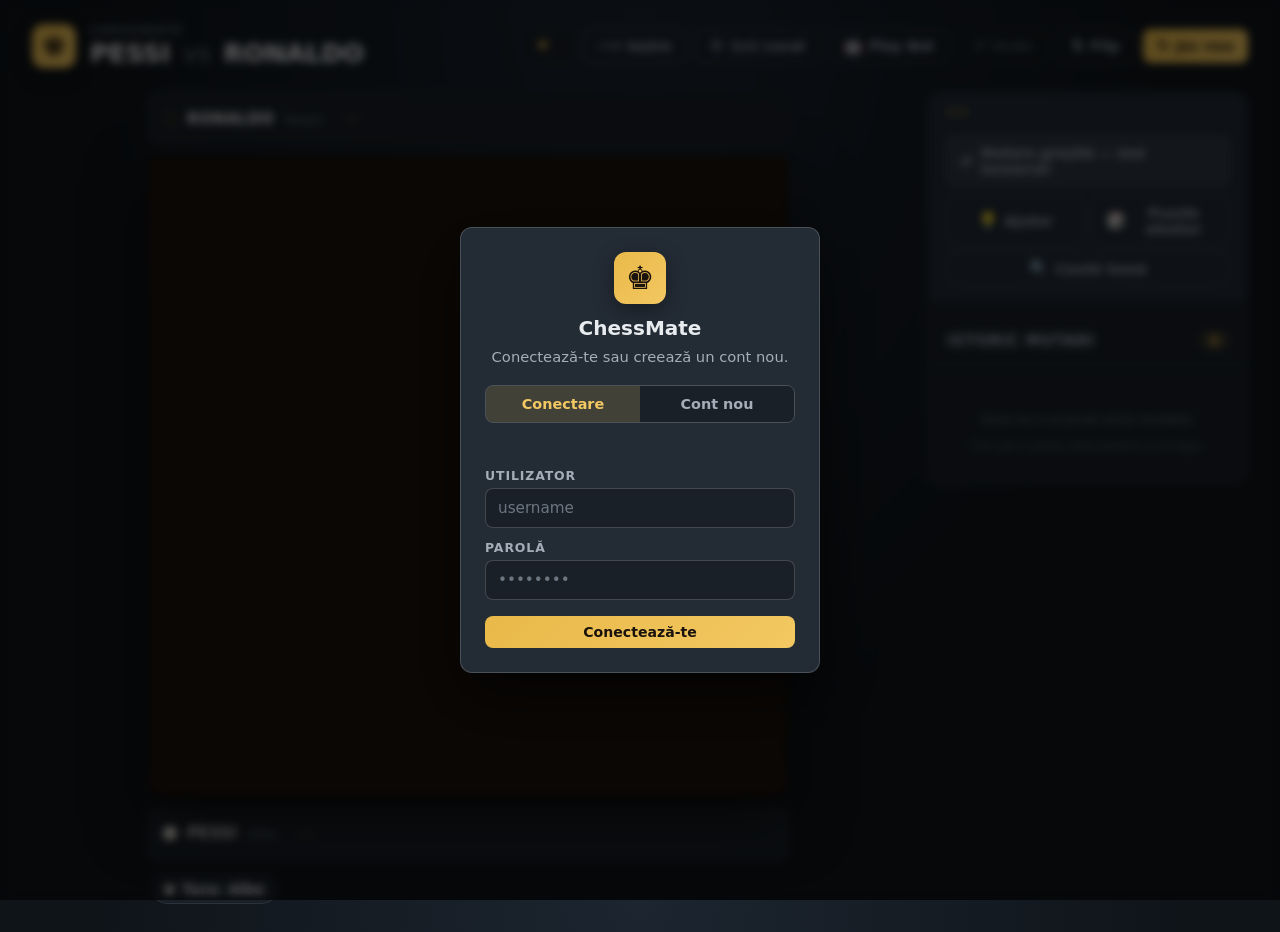
==== commit 0448eef0: "engine somehow ?" ====
--- a/static/index.html
+++ b/static/index.html
@@ -31,6 +31,10 @@
             <span class="btn-icon" aria-hidden="true">&#9881;</span>
             <span class="btn-label" id="mode-button-label">1v1 Local</span>
           </button>
+          <button type="button" class="ghost" title="Joac&#259; contra botul puternic" onclick="location.href='/bot'">
+            <span class="btn-icon" aria-hidden="true">&#129302;</span>
+            <span class="btn-label">Play Bot</span>
+          </button>
           <button id="undo-button" type="button" class="ghost" title="Anuleaza ultima mutare" disabled>
             <span class="btn-icon" aria-hidden="true">&#8634;</span>
             <span class="btn-label">Undo</span>
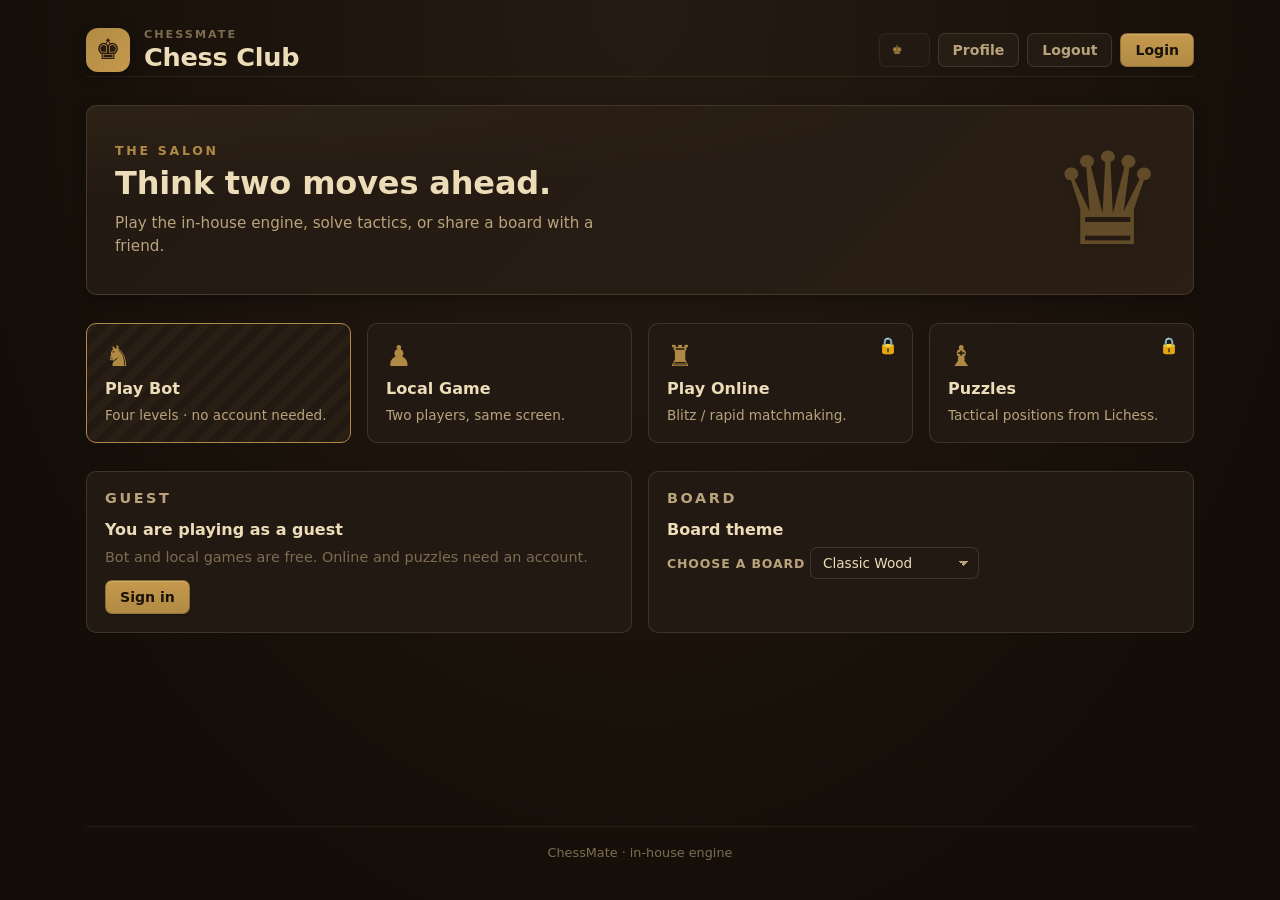
==== commit d4fceac3: "getting there" ====
--- a/static/index.html
+++ b/static/index.html
@@ -1,315 +1,165 @@
 <!doctype html>
-<html lang="ro">
+<html lang="en">
   <head>
     <meta charset="utf-8">
     <meta name="viewport" content="width=device-width, initial-scale=1">
-    <title>ChessMate &mdash; PESSI vs RONALDO</title>
+    <title>ChessMate &mdash; Chess Club</title>
     <link rel="stylesheet" href="/static/styles.css">
   </head>
-  <body data-theme="dark">
-    <main class="app-shell">
-      <header class="topbar">
+  <body data-theme="warm">
+    <main class="home-shell">
+      <header class="topbar home-topbar">
         <div class="topbar-brand">
-          <span class="brand-mark" aria-hidden="true">&#9818;</span>
-          <div class="brand-text">
-            <p class="eyebrow">ChessMate</p>
-            <h1><span id="title-white">PESSI</span> <span class="vs">vs</span> <span id="title-black">RONALDO</span></h1>
-          </div>
+          <a href="/" class="brand-link" title="ChessMate">
+            <span class="brand-mark" aria-hidden="true">&#9818;</span>
+            <div class="brand-text">
+              <p class="eyebrow">ChessMate</p>
+              <h1>Chess Club</h1>
+            </div>
+          </a>
         </div>
         <div class="topbar-actions">
-          <!-- User info (hidden until logged in) -->
           <span class="user-chip" id="user-chip" hidden>
-            <span class="user-dot" aria-hidden="true">&#9829;</span>
+            <span class="user-dot" aria-hidden="true">&#9818;</span>
             <span id="user-name"></span>
             <span class="user-rating" id="user-rating"></span>
           </span>
-          <button id="logout-button" type="button" class="ghost" title="Deconectare" hidden>
-            <span class="btn-icon" aria-hidden="true">&#10230;</span>
-            <span class="btn-label">Ieșire</span>
+          <button id="profile-btn" type="button" class="ghost" hidden>
+            <span class="btn-label">Profile</span>
           </button>
-          <button id="mode-button" type="button" class="ghost" title="Schimba modul de joc">
-            <span class="btn-icon" aria-hidden="true">&#9881;</span>
-            <span class="btn-label" id="mode-button-label">1v1 Local</span>
+          <button id="logout-btn" type="button" class="ghost" hidden>
+            <span class="btn-label">Logout</span>
           </button>
-          <button type="button" class="ghost" title="Joac&#259; contra botul puternic" onclick="location.href='/bot'">
-            <span class="btn-icon" aria-hidden="true">&#129302;</span>
-            <span class="btn-label">Play Bot</span>
-          </button>
-          <button id="undo-button" type="button" class="ghost" title="Anuleaza ultima mutare" disabled>
-            <span class="btn-icon" aria-hidden="true">&#8634;</span>
-            <span class="btn-label">Undo</span>
-          </button>
-          <button id="flip-button" type="button" class="ghost" title="Roteste tabla">
-            <span class="btn-icon" aria-hidden="true">&#8645;</span>
-            <span class="btn-label">Flip</span>
-          </button>
-          <button id="reset-button" type="button" class="primary" title="Joc nou">
-            <span class="btn-icon" aria-hidden="true">&#8635;</span>
-            <span class="btn-label">Joc nou</span>
+          <button id="login-btn" type="button" class="primary">
+            <span class="btn-label">Login</span>
           </button>
         </div>
       </header>
 
-      <div class="layout">
-        <section class="play-area" aria-label="Tabla de sah">
-          <div class="player-card" id="player-top">
-            <div class="player-info">
-              <span class="player-dot black"></span>
-              <span class="player-name" data-side="black">RONALDO</span>
-              <span class="player-color">Negre</span>
-              <span class="player-clock" id="clock-top"></span>
+      <section class="hero">
+        <div class="hero-inner">
+          <p class="hero-eyebrow">The Salon</p>
+          <h2 class="hero-title">Think two moves ahead.</h2>
+          <p class="hero-text">Play the in-house engine, solve tactics, or share a board with a friend.</p>
+        </div>
+        <div class="hero-piece" aria-hidden="true">&#9819;</div>
+      </section>
+
+      <section class="play-grid" aria-label="Game modes">
+
+        <a class="play-card primary-card" href="/play/bot" data-mode="bot">
+          <div class="play-card-icon" aria-hidden="true">&#9822;</div>
+          <h3>Play Bot</h3>
+          <p>Four levels &middot; no account needed.</p>
+        </a>
+
+        <a class="play-card" href="/play/local" data-mode="local">
+          <div class="play-card-icon" aria-hidden="true">&#9823;</div>
+          <h3>Local Game</h3>
+          <p>Two players, same screen.</p>
+        </a>
+
+        <a class="play-card needs-auth" href="/play/online" data-mode="online">
+          <div class="play-card-icon" aria-hidden="true">&#9820;</div>
+          <h3>Play Online</h3>
+          <p>Blitz / rapid matchmaking.</p>
+          <span class="play-card-locked" aria-hidden="true">&#128274;</span>
+        </a>
+
+        <a class="play-card needs-auth" href="/puzzles" data-mode="puzzle">
+          <div class="play-card-icon" aria-hidden="true">&#9821;</div>
+          <h3>Puzzles</h3>
+          <p>Tactical positions from Lichess.</p>
+          <span class="play-card-locked" aria-hidden="true">&#128274;</span>
+        </a>
+
+      </section>
+
+      <section class="home-side-grid">
+
+        <div class="home-card profile-card" id="profile-card" hidden>
+          <p class="card-eyebrow">Your card</p>
+          <h3 id="profile-card-name">&mdash;</h3>
+          <div class="profile-stats">
+            <div class="stat">
+              <span class="stat-label">Rating</span>
+              <span class="stat-value" id="profile-rating">&mdash;</span>
             </div>
-            <div class="captured-row" id="captured-by-white" aria-label="Piese capturate de albe"></div>
-          </div>
-
-          <div id="board" class="board" aria-label="Tabla 8x8">
-            <div class="squares-layer" id="squares-layer"></div>
-            <div class="pieces-layer" id="pieces-layer" aria-hidden="true"></div>
-            <div class="coords-files" id="coords-files"></div>
-            <div class="coords-ranks" id="coords-ranks"></div>
-            <div class="bot-thinking" id="bot-thinking" hidden>
-              <span class="spinner" aria-hidden="true"></span>
-              <span class="bot-thinking-text">Bot gandeste...</span>
+            <div class="stat">
+              <span class="stat-label">RD</span>
+              <span class="stat-value" id="profile-rd">&mdash;</span>
             </div>
-            <div class="multiplayer-overlay" id="multiplayer-overlay" hidden>
-              <span class="spinner" aria-hidden="true"></span>
-              <span class="multiplayer-text">
-                <span id="multiplayer-text">Cautam adversar</span>
-                <span class="loading-dots" aria-hidden="true"></span>
-              </span>
-              <span class="multiplayer-subtext" id="multiplayer-wait">Timp in asteptare: 0:00</span>
-              <button type="button" class="ghost mp-cancel" id="multiplayer-cancel">Anuleaza cautarea</button>
-            </div>
-          </div>
-
-          <div class="player-card" id="player-bottom">
-            <div class="player-info">
-              <span class="player-dot white"></span>
-              <span class="player-name" data-side="white">PESSI</span>
-              <span class="player-color">Albe</span>
-              <span class="player-clock" id="clock-bottom"></span>
-            </div>
-            <div class="captured-row" id="captured-by-black" aria-label="Piese capturate de negre"></div>
-          </div>
-
-          <div class="status-bar" id="status-bar" role="status" aria-live="polite">
-            <span class="turn-pill" id="turn-pill">
-              <span class="turn-dot"></span>
-              <span id="turn-text">Tura: Albe</span>
-            </span>
-            <span id="message" class="message"></span>
-          </div>
-        </section>
-
-        <aside class="side-panel" aria-label="Informatii partida">
-          <!-- Puzzle info card (visible only in puzzle mode) -->
-          <div class="puzzle-info" id="puzzle-info" hidden>
-            <div class="puzzle-info-header">
-              <span class="puzzle-rating-badge" id="puzzle-rating"></span>
-              <span class="puzzle-progress-text" id="puzzle-progress"></span>
-            </div>
-            <div class="puzzle-themes" id="puzzle-themes"></div>
-            <div class="puzzle-feedback" id="puzzle-feedback" hidden>
-              <span class="puzzle-feedback-icon" aria-hidden="true">&#8634;</span>
-              <span class="puzzle-feedback-text" id="puzzle-feedback-text">Mutare greșită — mai încearcă!</span>
-            </div>
-            <div class="puzzle-actions">
-              <button type="button" class="ghost puzzle-btn" id="puzzle-hint-btn" title="Arată mutarea corectă">
-                <span class="btn-icon" aria-hidden="true">&#128161;</span>
-                <span class="btn-label">Ajutor</span>
-              </button>
-              <button type="button" class="ghost puzzle-btn" id="puzzle-random-btn">
-                <span class="btn-icon" aria-hidden="true">&#127922;</span>
-                <span class="btn-label">Puzzle aleator</span>
-              </button>
-              <button type="button" class="ghost puzzle-btn" id="puzzle-theme-btn">
-                <span class="btn-icon" aria-hidden="true">&#128269;</span>
-                <span class="btn-label">Caută temă</span>
-              </button>
-            </div>
-          </div>
-
-          <div class="panel-header" id="history-header">
-            <h2>Istoric mutari</h2>
-            <span class="badge" id="move-count">0</span>
-          </div>
-          <ol class="moves-list" id="moves-list"></ol>
-          <div class="panel-empty" id="moves-empty">
-            Inca nu s-a jucat nicio mutare.<br>
-            <span class="hint">Clic pe o piesa alba pentru a incepe.</span>
-          </div>
-        </aside>
-      </div>
-    </main>
-
-    <!-- Mode-select modal -->
-    <div class="modal-backdrop" id="mode-modal" hidden>
-      <div class="modal mode-modal" role="dialog" aria-modal="true" aria-labelledby="mode-title">
-        <h3 id="mode-title">Alege modul de joc</h3>
-        <p class="modal-text">Alege modul de joc pentru sesiunea curenta.</p>
-
-        <div class="mode-choices" id="mode-choices">
-          <button type="button" class="mode-tile selected" data-mode="local">
-            <div class="mode-icon" aria-hidden="true">&#128101;</div>
-            <div class="mode-name">1v1 Local</div>
-            <div class="mode-desc">Doi jucatori, acelasi calculator.</div>
-          </button>
-          <button type="button" class="mode-tile" data-mode="vs_bot">
-            <div class="mode-icon" aria-hidden="true">&#129302;</div>
-            <div class="mode-name">Contra bot</div>
-            <div class="mode-desc">Joaca impotriva motorului.</div>
-          </button>
-          <button type="button" class="mode-tile" data-mode="multiplayer">
-            <div class="mode-icon" aria-hidden="true">&#127942;</div>
-            <div class="mode-name">Online</div>
-            <div class="mode-desc">Matchmaking cu alti jucatori.</div>
-          </button>
-          <button type="button" class="mode-tile" data-mode="puzzle">
-            <div class="mode-icon" aria-hidden="true">&#129520;</div>
-            <div class="mode-name">Puzzle</div>
-            <div class="mode-desc">Rezolva pozitii tactice din Lichess.</div>
-          </button>
-        </div>
-
-        <div class="mode-options" id="mode-options" hidden>
-          <div class="mode-options-row">
-            <h4>Joaca cu</h4>
-            <div class="pill-choices" id="color-choices">
-              <button type="button" class="pill selected" data-color="white">Albe</button>
-              <button type="button" class="pill" data-color="black">Negre</button>
-              <button type="button" class="pill" data-color="random">Aleator</button>
+            <div class="stat">
+              <span class="stat-label">Games</span>
+              <span class="stat-value" id="profile-games">&mdash;</span>
             </div>
           </div>
         </div>
 
-        <div class="mode-options" id="multiplayer-options" hidden>
-          <div class="mode-options-row">
-            <h4>Timp</h4>
-            <div class="pill-choices" id="time-choices">
-              <button type="button" class="pill selected" data-minutes="3">3+2</button>
-              <button type="button" class="pill" data-minutes="5">5+2</button>
-              <button type="button" class="pill" data-minutes="10">10+2</button>
-            </div>
-          </div>
-          <p class="modal-hint">Increment fix 2 secunde la fiecare mutare.</p>
+        <div class="home-card guest-card" id="guest-card">
+          <p class="card-eyebrow">Guest</p>
+          <h3>You are playing as a guest</h3>
+          <p class="muted">Bot and local games are free. Online and puzzles need an account.</p>
+          <button type="button" class="primary" id="guest-login-btn">Sign in</button>
         </div>
 
-        <div class="mode-options" id="puzzle-options" hidden>
-          <div class="mode-options-row">
-            <h4>Temă</h4>
-            <div class="theme-search-wrap">
-              <input type="text" class="form-input" id="puzzle-theme-search"
-                     list="theme-datalist-modal"
-                     placeholder="Caută temă (ex: fork, pin, mate)…"
-                     autocomplete="off">
-              <datalist id="theme-datalist-modal"></datalist>
-            </div>
-          </div>
+        <div class="home-card settings-card">
+          <p class="card-eyebrow">Board</p>
+          <h3>Board theme</h3>
+          <label class="form-label" for="board-theme-picker">Choose a board</label>
+          <select id="board-theme-picker" class="board-theme-picker"></select>
         </div>
 
-        <div class="modal-actions">
-          <button type="button" class="ghost" id="mode-cancel">Inapoi</button>
-          <button type="button" class="primary" id="mode-start">Start</button>
-        </div>
-      </div>
-    </div>
+      </section>
 
-    <!-- Promotion modal -->
-    <div class="modal-backdrop" id="promo-modal" hidden>
-      <div class="modal" role="dialog" aria-modal="true" aria-labelledby="promo-title">
-        <h3 id="promo-title">Promovare pion</h3>
-        <p class="modal-text">Alege piesa pe care o vrei in locul pionului.</p>
-        <div class="promo-choices" id="promo-choices"></div>
-      </div>
-    </div>
+      <footer class="home-footer">
+        <span>ChessMate &middot; in-house engine</span>
+      </footer>
+    </main>
 
-    <!-- Game over modal -->
-    <div class="modal-backdrop" id="endgame-modal" hidden>
-      <div class="modal" role="dialog" aria-modal="true" aria-labelledby="endgame-title">
-        <div class="endgame-icon" id="endgame-icon" aria-hidden="true">&#9812;</div>
-        <h3 id="endgame-title">Sah-mat!</h3>
-        <p class="modal-text" id="endgame-text">Albele castiga.</p>
-        <div class="modal-actions">
-          <button type="button" class="ghost" id="endgame-close">Vezi tabla</button>
-          <button type="button" class="primary" id="endgame-reset">Joc nou</button>
-        </div>
-      </div>
-    </div>
-
-    <!-- Puzzle solved modal -->
-    <div class="modal-backdrop" id="puzzle-solved-modal" hidden>
-      <div class="modal" role="dialog" aria-modal="true" aria-labelledby="puzzle-solved-title">
-        <div class="endgame-icon" aria-hidden="true">&#129520;</div>
-        <h3 id="puzzle-solved-title">Puzzle rezolvat!</h3>
-        <p class="modal-text" id="puzzle-solved-text">Felicitari! Ai gasit toate mutarile corecte.</p>
-        <div class="modal-actions">
-          <button type="button" class="ghost" id="puzzle-solved-close">Vezi tabla</button>
-          <button type="button" class="primary" id="puzzle-solved-next">Puzzle nou</button>
-        </div>
-      </div>
-    </div>
-
-    <!-- Puzzle theme picker modal -->
-    <div class="modal-backdrop" id="puzzle-theme-modal" hidden>
-      <div class="modal" role="dialog" aria-modal="true" aria-labelledby="puzzle-theme-title">
-        <h3 id="puzzle-theme-title">Alege o temă</h3>
-        <p class="modal-text">Scrie sau alege o temă pentru puzzle-ul următor.</p>
-        <div class="theme-search-wrap">
-          <input type="text" class="form-input" id="puzzle-theme-picker-search"
-                 list="theme-datalist-picker"
-                 placeholder="Caută temă (ex: fork, pin, mate)…"
-                 autocomplete="off">
-          <datalist id="theme-datalist-picker"></datalist>
-        </div>
-        <div class="modal-actions">
-          <button type="button" class="ghost" id="puzzle-theme-cancel">Anulează</button>
-          <button type="button" class="primary" id="puzzle-theme-start">Start</button>
-        </div>
-      </div>
-    </div>
-
-    <!-- Auth modal (shown on first load; hidden after login) -->
-    <div class="modal-backdrop" id="auth-modal">
+    <div class="modal-backdrop" id="auth-modal" hidden>
       <div class="modal auth-modal" role="dialog" aria-modal="true" aria-labelledby="auth-title">
+        <button type="button" class="modal-close" id="auth-modal-close" aria-label="Close">&times;</button>
         <div class="auth-header">
           <span class="brand-mark auth-logo" aria-hidden="true">&#9818;</span>
-          <h3 id="auth-title">ChessMate</h3>
-          <p class="modal-text">Conectează-te sau creează un cont nou.</p>
+          <h3 id="auth-title">Sign in</h3>
+          <p class="modal-text">Log in or create a new account.</p>
         </div>
 
         <div class="auth-tabs">
-          <button type="button" class="auth-tab active" id="auth-tab-login">Conectare</button>
-          <button type="button" class="auth-tab" id="auth-tab-register">Cont nou</button>
+          <button type="button" class="auth-tab active" id="auth-tab-login">Login</button>
+          <button type="button" class="auth-tab" id="auth-tab-register">New account</button>
         </div>
 
         <p class="auth-error" id="auth-error" aria-live="polite"></p>
 
         <form id="auth-login-form">
           <div class="form-group">
-            <label class="form-label" for="login-username">Utilizator</label>
+            <label class="form-label" for="login-username">Username</label>
             <input class="form-input" type="text" id="login-username" placeholder="username" autocomplete="username">
           </div>
           <div class="form-group">
-            <label class="form-label" for="login-password">Parolă</label>
-            <input class="form-input" type="password" id="login-password" placeholder="••••••••" autocomplete="current-password">
+            <label class="form-label" for="login-password">Password</label>
+            <input class="form-input" type="password" id="login-password" placeholder="&bull;&bull;&bull;&bull;&bull;&bull;&bull;&bull;" autocomplete="current-password">
           </div>
-          <button type="submit" class="primary auth-submit" id="login-submit">Conectează-te</button>
+          <button type="submit" class="primary auth-submit" id="login-submit">Sign in</button>
         </form>
 
         <form id="auth-register-form" hidden>
           <div class="form-group">
-            <label class="form-label" for="register-username">Utilizator</label>
-            <input class="form-input" type="text" id="register-username" placeholder="alege un username" autocomplete="username">
+            <label class="form-label" for="register-username">Username</label>
+            <input class="form-input" type="text" id="register-username" placeholder="pick a username" autocomplete="username">
           </div>
           <div class="form-group">
-            <label class="form-label" for="register-password">Parolă</label>
-            <input class="form-input" type="password" id="register-password" placeholder="min. 6 caractere" autocomplete="new-password">
+            <label class="form-label" for="register-password">Password</label>
+            <input class="form-input" type="password" id="register-password" placeholder="min. 6 chars" autocomplete="new-password">
           </div>
-          <button type="submit" class="primary auth-submit" id="register-submit">Creează cont</button>
+          <button type="submit" class="primary auth-submit" id="register-submit">Create account</button>
         </form>
       </div>
     </div>
 
-    <script src="/static/app.js" defer></script>
+    <script src="/static/board-themes.js"></script>
+    <script src="/static/home.js" defer></script>
   </body>
 </html>
--- a/static/styles.css
+++ b/static/styles.css
@@ -7,41 +7,56 @@
    ============================================================ */
 
 :root,
-[data-theme="dark"] {
+[data-theme="warm"] {
   color-scheme: dark;
-  --bg-base: #0f1419;
-  --bg-grad: radial-gradient(ellipse at top, #1c2530 0%, #0f1419 60%);
-  --panel: #1a2027;
-  --panel-elevated: #232b35;
-  --ink: #e8ecef;
-  --ink-soft: #a4adb8;
-  --ink-muted: #6b7682;
-  --border: rgba(255, 255, 255, 0.08);
-  --border-strong: rgba(255, 255, 255, 0.18);
-  --accent: #e9b949;
-  --accent-soft: rgba(233, 185, 73, 0.15);
-  --accent-strong: #f3c862;
-  --danger: #d96a6a;
-  --success: #5fb878;
-
-  --light-square: #ead7b3;
-  --dark-square: #95683f;
-  --board-frame: #1a120c;
-
-  --hl-last: rgba(233, 185, 73, 0.32);
-  --hl-selected: rgba(233, 185, 73, 0.55);
-  --hl-legal: rgba(233, 185, 73, 0.55);
-  --hl-capture: rgba(217, 106, 106, 0.7);
-  --hl-check: rgba(217, 106, 106, 0.7);
-
-  --shadow-lg: 0 24px 60px rgba(0, 0, 0, 0.5);
-  --shadow-md: 0 6px 20px rgba(0, 0, 0, 0.35);
-
-  --radius: 12px;
-  --radius-sm: 8px;
-  --transition: 200ms cubic-bezier(0.4, 0, 0.2, 1);
-  --piece-transition: 280ms cubic-bezier(0.34, 1.2, 0.64, 1);
-}
+
+  /* --- Retro chess-club palette (aged walnut + parchment + brass) --- */
+  --bg-base:        #1b140d;                    /* dark walnut */
+  --bg-grad:        radial-gradient(ellipse at top, #261b12 0%, #140e08 75%);
+  --panel:          #221912;                    /* aged leather */
+  --panel-elevated: #2b1f15;                    /* polished walnut */
+  --ink:            #ecdcb8;                    /* ivory parchment */
+  --ink-soft:       #b9a37c;                    /* warm taupe */
+  --ink-muted:      #7e6c52;                    /* faded ink */
+  --border:         rgba(236, 220, 184, 0.07);  /* worn bronze, soft */
+  --border-strong:  rgba(236, 220, 184, 0.14);
+
+  /* Aged brass — muted, less neon than the previous gold */
+  --accent:         #b08a44;                    /* aged brass */
+  --accent-soft:    rgba(176, 138, 68, 0.13);
+  --accent-strong:  #c69a4d;                    /* polished brass */
+  --danger:         #9c4d44;                    /* burgundy */
+  --danger-soft:    rgba(156, 77, 68, 0.15);
+  --success:        #688046;                    /* forest green */
+
+  /* Default board (overridden by [data-board="..."] selectors below). */
+  --light-square: #e3c98e;
+  --dark-square:  #855632;
+  --board-frame:  #2a180c;
+
+  --hl-last:     rgba(176, 138, 68, 0.28);
+  --hl-selected: rgba(176, 138, 68, 0.50);
+  --hl-legal:    rgba(176, 138, 68, 0.50);
+  --hl-capture:  rgba(156, 77, 68, 0.68);
+  --hl-check:    rgba(156, 77, 68, 0.70);
+
+  /* Softer shadows — no SaaS glow. */
+  --shadow-lg: 0 14px 32px rgba(0, 0, 0, 0.42);
+  --shadow-md: 0 4px 14px rgba(0, 0, 0, 0.30);
+
+  --radius:     10px;
+  --radius-sm:  7px;
+  --transition:        180ms cubic-bezier(0.4, 0, 0.2, 1);
+  --piece-transition:  260ms cubic-bezier(0.34, 1.2, 0.64, 1);
+}
+
+/* --- Board palettes (switchable via the board-theme picker) ------------- */
+[data-board="classic"]    { --light-square:#e9cd96; --dark-square:#8a5a36; --board-frame:#2b1a10; }
+[data-board="walnut"]     { --light-square:#d7b97b; --dark-square:#5d3920; --board-frame:#1a0d07; }
+[data-board="autumn"]     { --light-square:#e5c89a; --dark-square:#9b5a3c; --board-frame:#2d160b; }
+[data-board="olive"]      { --light-square:#e6d8b3; --dark-square:#5d6b3f; --board-frame:#2a2a1a; }
+[data-board="parchment"]  { --light-square:#f3e6c4; --dark-square:#8a7a5a; --board-frame:#1d1610; }
+[data-board="tournament"] { --light-square:#ecddb5; --dark-square:#4a6b4d; --board-frame:#1a2418; }
 
 * { box-sizing: border-box; }
 
@@ -1209,3 +1224,434 @@
 .theme-search-wrap .form-input {
   width: 100%;
 }
+
+/* ============================================================
+   Home page + chrome additions
+   ============================================================ */
+
+.brand-link {
+  display: flex;
+  align-items: center;
+  gap: 14px;
+  text-decoration: none;
+  color: inherit;
+  border-radius: var(--radius);
+  padding: 4px 6px;
+  margin: -4px -6px;
+  transition: background var(--transition);
+}
+.brand-link:hover { background: var(--accent-soft); }
+
+.home-shell {
+  min-height: 100vh;
+  max-width: 1180px;
+  margin: 0 auto;
+  padding: 28px clamp(16px, 3vw, 36px) 40px;
+  display: flex;
+  flex-direction: column;
+  gap: 28px;
+}
+
+.home-topbar { padding-bottom: 4px; border-bottom: 1px solid var(--border); }
+
+/* Hero */
+.hero {
+  display: grid;
+  grid-template-columns: 1fr auto;
+  align-items: center;
+  gap: 24px;
+  padding: 40px 36px;
+  background: linear-gradient(135deg, var(--panel) 0%, var(--panel-elevated) 100%);
+  border: 1px solid var(--border-strong);
+  border-radius: var(--radius);
+  box-shadow: var(--shadow-md);
+}
+.hero-eyebrow {
+  margin: 0 0 6px;
+  color: var(--accent);
+  font-size: 0.78rem;
+  font-weight: 700;
+  letter-spacing: 0.22em;
+  text-transform: uppercase;
+}
+.hero-title {
+  margin: 0 0 10px;
+  font-size: clamp(1.6rem, 3.2vw, 2.4rem);
+  font-weight: 700;
+  letter-spacing: -0.012em;
+  color: var(--ink);
+}
+.hero-text {
+  margin: 0;
+  color: var(--ink-soft);
+  font-size: 1rem;
+  line-height: 1.5;
+  max-width: 56ch;
+}
+.hero-piece {
+  font-size: clamp(4rem, 10vw, 8rem);
+  line-height: 1;
+  color: var(--accent);
+  opacity: 0.55;
+  filter: drop-shadow(0 4px 12px rgba(0, 0, 0, 0.4));
+}
+
+/* Play-mode grid */
+.play-grid {
+  display: grid;
+  grid-template-columns: repeat(auto-fit, minmax(240px, 1fr));
+  gap: 16px;
+}
+.play-card {
+  position: relative;
+  display: flex;
+  flex-direction: column;
+  gap: 8px;
+  padding: 22px 22px 20px;
+  background: var(--panel);
+  border: 1px solid var(--border-strong);
+  border-radius: var(--radius);
+  color: var(--ink);
+  text-decoration: none;
+  transition: transform var(--transition),
+              background var(--transition),
+              border-color var(--transition),
+              box-shadow var(--transition);
+  overflow: hidden;
+}
+.play-card:hover {
+  transform: translateY(-2px);
+  background: var(--panel-elevated);
+  border-color: var(--accent);
+  box-shadow: var(--shadow-md);
+}
+.play-card-icon {
+  font-size: 2.2rem;
+  line-height: 1;
+  color: var(--accent);
+}
+.play-card h3 {
+  margin: 0;
+  font-size: 1.08rem;
+  font-weight: 700;
+  letter-spacing: 0.005em;
+}
+.play-card p {
+  margin: 0;
+  color: var(--ink-soft);
+  font-size: 0.88rem;
+  line-height: 1.45;
+}
+.play-card-cta {
+  margin-top: 6px;
+  color: var(--accent);
+  font-size: 0.85rem;
+  font-weight: 700;
+  letter-spacing: 0.02em;
+}
+.play-card-locked {
+  position: absolute;
+  top: 12px;
+  right: 14px;
+  color: var(--ink-muted);
+  font-size: 1rem;
+}
+.play-card.primary-card {
+  background: linear-gradient(135deg, rgba(199, 155, 74, 0.12), rgba(199, 155, 74, 0.02));
+  border-color: var(--accent);
+}
+.play-card.primary-card:hover {
+  background: linear-gradient(135deg, rgba(199, 155, 74, 0.22), rgba(199, 155, 74, 0.06));
+}
+
+/* Side cards (profile / guest / settings) */
+.home-side-grid {
+  display: grid;
+  grid-template-columns: repeat(auto-fit, minmax(240px, 1fr));
+  gap: 16px;
+}
+.home-card {
+  padding: 20px 20px 22px;
+  background: var(--panel);
+  border: 1px solid var(--border);
+  border-radius: var(--radius);
+}
+.home-card h3 {
+  margin: 0 0 8px;
+  font-size: 1.05rem;
+  font-weight: 700;
+}
+.home-card p { margin: 0 0 12px; color: var(--ink-soft); font-size: 0.9rem; line-height: 1.45; }
+.home-card p.muted { color: var(--ink-muted); }
+.card-eyebrow {
+  margin: 0 0 4px;
+  color: var(--accent);
+  font-size: 0.72rem;
+  font-weight: 700;
+  letter-spacing: 0.18em;
+  text-transform: uppercase;
+}
+.profile-stats {
+  display: grid;
+  grid-template-columns: repeat(3, 1fr);
+  gap: 8px;
+  margin-top: 12px;
+}
+.profile-stats .stat {
+  background: var(--panel-elevated);
+  border: 1px solid var(--border);
+  border-radius: var(--radius-sm);
+  padding: 10px 8px;
+  text-align: center;
+}
+.profile-stats .stat-label {
+  display: block;
+  color: var(--ink-muted);
+  font-size: 0.7rem;
+  font-weight: 600;
+  letter-spacing: 0.06em;
+  text-transform: uppercase;
+}
+.profile-stats .stat-value {
+  display: block;
+  color: var(--ink);
+  font-size: 1.1rem;
+  font-weight: 700;
+  margin-top: 2px;
+}
+
+.home-footer {
+  margin-top: auto;
+  padding-top: 18px;
+  border-top: 1px solid var(--border);
+  color: var(--ink-muted);
+  font-size: 0.8rem;
+  text-align: center;
+}
+
+/* Board theme dropdown */
+.board-theme-picker {
+  background: var(--panel);
+  color: var(--ink);
+  border: 1px solid var(--border-strong);
+  border-radius: var(--radius-sm);
+  padding: 7px 28px 7px 12px;
+  font: inherit;
+  font-size: 0.85rem;
+  cursor: pointer;
+  appearance: none;
+  background-image: linear-gradient(45deg, transparent 50%, var(--ink-soft) 50%),
+                    linear-gradient(135deg, var(--ink-soft) 50%, transparent 50%);
+  background-position: calc(100% - 14px) 50%, calc(100% - 9px) 50%;
+  background-size: 5px 5px, 5px 5px;
+  background-repeat: no-repeat;
+  transition: border-color var(--transition);
+}
+.board-theme-picker:hover  { border-color: var(--accent); }
+.board-theme-picker:focus  { outline: 2px solid var(--accent); outline-offset: 2px; }
+
+/* Auth-modal close button */
+.modal { position: relative; }
+.modal-close {
+  position: absolute;
+  top: 8px;
+  right: 12px;
+  background: transparent;
+  color: var(--ink-muted);
+  font-size: 1.6rem;
+  line-height: 1;
+  padding: 4px 10px;
+  border-radius: var(--radius-sm);
+  transition: background var(--transition), color var(--transition);
+}
+.modal-close:hover { background: var(--accent-soft); color: var(--ink); }
+
+/* Mobile */
+@media (max-width: 720px) {
+  .hero { grid-template-columns: 1fr; padding: 28px 22px; }
+  .hero-piece { display: none; }
+}
+
+/* ============================================================
+   Retro tuning: softer cards, leather hero, tighter spacing.
+   Overrides earlier definitions for the same selectors.
+   ============================================================ */
+
+.hero {
+  background:
+    radial-gradient(120% 80% at 0% 0%, rgba(176, 138, 68, 0.08) 0%, transparent 60%),
+    linear-gradient(135deg, var(--panel) 0%, var(--panel-elevated) 100%);
+  border: 1px solid var(--border-strong);
+  box-shadow: var(--shadow-md);
+  padding: 30px 28px;
+}
+.hero-title { font-size: clamp(1.4rem, 2.6vw, 2rem); letter-spacing: -0.005em; }
+.hero-text  { font-size: 0.95rem; max-width: 52ch; }
+.hero-piece { opacity: 0.42; filter: drop-shadow(0 3px 8px rgba(0, 0, 0, 0.45)); }
+
+.play-card {
+  padding: 18px 18px 16px;
+  background: var(--panel);
+  border: 1px solid var(--border-strong);
+  box-shadow: none;
+  transition: transform var(--transition), border-color var(--transition);
+}
+.play-card:hover {
+  transform: translateY(-1px);
+  background: var(--panel-elevated);
+  border-color: var(--accent);
+  box-shadow: 0 4px 12px rgba(0, 0, 0, 0.28);
+}
+.play-card h3 { font-size: 1rem; }
+.play-card p  { font-size: 0.85rem; }
+.play-card-icon { font-size: 1.8rem; color: var(--accent); }
+.play-card-cta  { display: none; }
+.play-card.primary-card {
+  background:
+    repeating-linear-gradient(135deg, rgba(176, 138, 68, 0.05) 0 8px, transparent 8px 16px),
+    var(--panel);
+  border-color: var(--accent);
+}
+
+.home-card {
+  padding: 16px 18px 18px;
+  border: 1px solid var(--border-strong);
+  box-shadow: none;
+}
+.home-card h3 { font-size: 1rem; }
+
+button.primary {
+  background: linear-gradient(180deg, var(--accent-strong) 0%, var(--accent) 100%);
+  color: #1a120a;
+  box-shadow: inset 0 1px 0 rgba(255, 255, 255, 0.18),
+              0 1px 2px rgba(0, 0, 0, 0.35);
+  border: 1px solid rgba(0, 0, 0, 0.25);
+}
+button.primary:hover { transform: none; box-shadow: inset 0 1px 0 rgba(255,255,255,.22), 0 2px 6px rgba(0,0,0,.4); }
+
+button.ghost {
+  background: rgba(236, 220, 184, 0.04);
+  border: 1px solid var(--border-strong);
+  color: var(--ink-soft);
+  box-shadow: none;
+}
+button.ghost:hover:not(:disabled) {
+  background: var(--accent-soft);
+  border-color: var(--accent);
+  color: var(--ink);
+}
+button.ghost.danger {
+  border-color: rgba(156, 77, 68, 0.45);
+  color: #d49992;
+}
+button.ghost.danger:hover:not(:disabled) {
+  background: var(--danger-soft);
+  border-color: var(--danger);
+  color: #f3c5be;
+}
+
+.btn-link {
+  display: inline-flex;
+  align-items: center;
+  gap: 6px;
+  padding: 8px 14px;
+  border-radius: var(--radius-sm);
+  font-size: 0.88rem;
+  font-weight: 600;
+  text-decoration: none;
+  transition: background var(--transition), color var(--transition), border-color var(--transition);
+}
+.btn-link.primary { color: #1a120a; }
+
+/* ============================================================
+   Game-info side card on the play page.
+   ============================================================ */
+.game-info-card {
+  margin: 12px 18px 16px;
+  padding: 12px 14px;
+  background: var(--panel-elevated);
+  border: 1px solid var(--border-strong);
+  border-radius: var(--radius-sm);
+  display: flex;
+  flex-direction: column;
+  gap: 6px;
+}
+.game-info-card .info-row {
+  display: flex;
+  justify-content: space-between;
+  align-items: baseline;
+  font-size: 0.86rem;
+}
+.game-info-card .info-label {
+  color: var(--ink-muted);
+  font-size: 0.78rem;
+  font-weight: 600;
+  letter-spacing: 0.06em;
+  text-transform: uppercase;
+}
+.game-info-card .info-value { color: var(--ink); font-weight: 700; }
+.game-info-card .info-value.mono { font-family: "JetBrains Mono", ui-monospace, monospace; }
+
+/* ============================================================
+   Profile page history list.
+   ============================================================ */
+.profile-grid {
+  display: grid;
+  grid-template-columns: 320px 1fr;
+  gap: 16px;
+}
+@media (max-width: 760px) {
+  .profile-grid { grid-template-columns: 1fr; }
+}
+.history-card  { min-height: 240px; }
+.history-empty { font-style: italic; }
+.history-list  {
+  list-style: none;
+  margin: 0;
+  padding: 0;
+  display: flex;
+  flex-direction: column;
+  gap: 8px;
+  max-height: 60vh;
+  overflow-y: auto;
+}
+.history-item {
+  background: var(--panel-elevated);
+  border: 1px solid var(--border);
+  border-radius: var(--radius-sm);
+  padding: 10px 12px;
+  display: flex;
+  flex-direction: column;
+  gap: 4px;
+}
+.history-item .hi-main {
+  display: flex;
+  align-items: center;
+  gap: 10px;
+  flex-wrap: wrap;
+}
+.history-item .hi-opp   { font-weight: 700; }
+.history-item .hi-color { color: var(--ink-muted); font-size: 0.82rem; }
+.history-item .hi-meta  {
+  color: var(--ink-muted);
+  font-size: 0.78rem;
+  display: flex;
+  gap: 6px;
+  flex-wrap: wrap;
+}
+.result-pill {
+  margin-left: auto;
+  padding: 2px 10px;
+  border-radius: 999px;
+  font-size: 0.74rem;
+  font-weight: 700;
+  letter-spacing: 0.04em;
+  text-transform: uppercase;
+  background: var(--border-strong);
+  color: var(--ink-soft);
+}
+.result-pill.win  { background: rgba(104, 128, 70, 0.20); color: #b8d391; }
+.result-pill.loss { background: var(--danger-soft);       color: #e2a6a0; }
+.result-pill.draw { background: var(--accent-soft);       color: var(--accent-strong); }
+
+
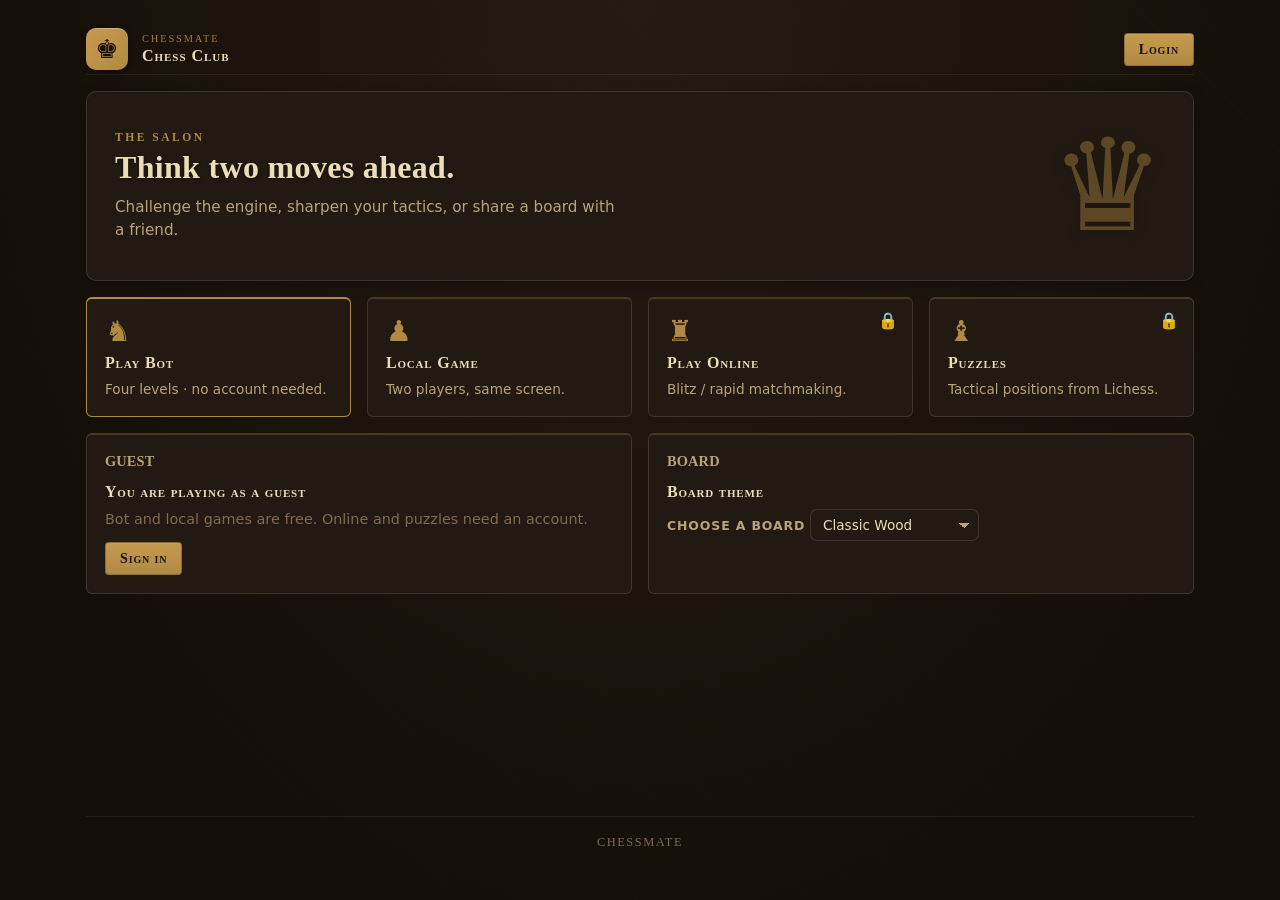
==== commit 0635a927: "added review" ====
--- a/static/index.html
+++ b/static/index.html
@@ -27,9 +27,6 @@
           <button id="profile-btn" type="button" class="ghost" hidden>
             <span class="btn-label">Profile</span>
           </button>
-          <button id="logout-btn" type="button" class="ghost" hidden>
-            <span class="btn-label">Logout</span>
-          </button>
           <button id="login-btn" type="button" class="primary">
             <span class="btn-label">Login</span>
           </button>
@@ -40,7 +37,7 @@
         <div class="hero-inner">
           <p class="hero-eyebrow">The Salon</p>
           <h2 class="hero-title">Think two moves ahead.</h2>
-          <p class="hero-text">Play the in-house engine, solve tactics, or share a board with a friend.</p>
+          <p class="hero-text">Challenge the engine, sharpen your tactics, or share a board with a friend.</p>
         </div>
         <div class="hero-piece" aria-hidden="true">&#9819;</div>
       </section>
@@ -113,7 +110,7 @@
       </section>
 
       <footer class="home-footer">
-        <span>ChessMate &middot; in-house engine</span>
+        <span>ChessMate</span>
       </footer>
     </main>
 
--- a/static/styles.css
+++ b/static/styles.css
@@ -1096,6 +1096,10 @@
 }
 
 /* ========================= Puzzle module ========================= */
+
+[hidden] {
+  display: none !important;
+}
 
 /* Puzzle info card in side panel */
 .puzzle-info {
@@ -1654,4 +1658,514 @@
 .result-pill.loss { background: var(--danger-soft);       color: #e2a6a0; }
 .result-pill.draw { background: var(--accent-soft);       color: var(--accent-strong); }
 
-
+/* ============================================================
+   Retro enhancements — serif headings, aged paper texture,
+   ornamental borders, typewriter move numbers.
+   ============================================================ */
+
+/* Serif headings everywhere — gives the classic chess-magazine feel */
+h1, h2, h3,
+.hero-title,
+.brand-text h1,
+.modal h3,
+.panel-header h2,
+.card-eyebrow,
+.player-name {
+  font-family: Georgia, "Palatino Linotype", "Book Antiqua", Palatino, serif;
+  letter-spacing: 0.01em;
+}
+
+/* Brand mark & title */
+.brand-text h1 {
+  font-size: 1rem;
+  font-weight: 700;
+  font-variant: small-caps;
+  letter-spacing: 0.06em;
+}
+.eyebrow {
+  font-family: Georgia, serif;
+  font-size: 0.65rem;
+  font-weight: 400;
+  letter-spacing: 0.18em;
+  text-transform: uppercase;
+  color: var(--accent);
+  opacity: 0.9;
+}
+
+/* Hero section — aged-parchment texture strip */
+.hero {
+  position: relative;
+  overflow: hidden;
+}
+.hero::after {
+  content: '';
+  position: absolute;
+  inset: 0;
+  pointer-events: none;
+  background-image:
+    repeating-linear-gradient(
+      0deg,
+      transparent,
+      transparent 3px,
+      rgba(236, 220, 184, 0.018) 3px,
+      rgba(236, 220, 184, 0.018) 4px
+    );
+}
+.hero-title {
+  font-weight: 700;
+  text-shadow: 0 1px 3px rgba(0, 0, 0, 0.5);
+}
+.hero-eyebrow {
+  font-family: Georgia, serif;
+  letter-spacing: 0.22em;
+  font-size: 0.72rem;
+  text-transform: uppercase;
+  color: var(--accent);
+}
+
+/* Board & panels — subtle inset frame lines */
+.side-panel {
+  border-left: 3px solid var(--accent);
+  border-left-color: rgba(176, 138, 68, 0.35);
+}
+.panel-header {
+  border-bottom: 2px solid var(--border-strong);
+}
+.panel-header h2 {
+  font-variant: small-caps;
+  font-size: 0.82rem;
+  letter-spacing: 0.12em;
+  color: var(--accent);
+}
+
+/* Move list — typewriter numbers, clean rows */
+.moves-list {
+  font-family: "Courier New", Courier, ui-monospace, monospace;
+}
+.moves-list .ply-num {
+  font-family: Georgia, serif;
+  font-size: 0.78rem;
+  color: var(--accent);
+  opacity: 0.75;
+  text-align: right;
+  padding-right: 4px;
+}
+.moves-list li:nth-child(even) {
+  background: rgba(236, 220, 184, 0.022);
+}
+.moves-list .ply.latest {
+  background: rgba(176, 138, 68, 0.22);
+  color: #e8c97a;
+  border-radius: 3px;
+  box-shadow: inset 0 0 0 1px rgba(176, 138, 68, 0.3);
+}
+
+/* Player cards — ornamental rule above name */
+.player-card {
+  position: relative;
+}
+.player-name {
+  font-size: 0.92rem;
+  font-variant: small-caps;
+  letter-spacing: 0.06em;
+}
+
+/* Modals — aged wooden frame look */
+.modal {
+  border-top: 3px solid var(--accent);
+  border-top-color: rgba(176, 138, 68, 0.55);
+}
+.modal h3 {
+  font-variant: small-caps;
+  letter-spacing: 0.08em;
+  color: var(--ink);
+  text-shadow: 0 1px 2px rgba(0, 0, 0, 0.4);
+}
+
+/* Home cards — thicker accent top border */
+.home-card,
+.play-card {
+  border-top: 2px solid rgba(176, 138, 68, 0.28);
+}
+.play-card.primary-card {
+  border-top-color: var(--accent);
+}
+.play-card h3,
+.home-card h3 {
+  font-variant: small-caps;
+  letter-spacing: 0.05em;
+}
+
+/* Footer — centered, tasteful */
+.home-footer {
+  font-family: Georgia, serif;
+  font-size: 0.78rem;
+  letter-spacing: 0.12em;
+  text-transform: uppercase;
+  color: var(--ink-muted);
+  text-align: center;
+  padding: 18px 0 10px;
+  border-top: 1px solid var(--border);
+}
+
+/* Buttons — subtle inset for "pressed" feel */
+button.ghost {
+  font-family: Georgia, serif;
+  font-size: 0.84rem;
+  font-variant: small-caps;
+  letter-spacing: 0.04em;
+}
+button.primary {
+  font-family: Georgia, serif;
+  font-variant: small-caps;
+  letter-spacing: 0.06em;
+}
+
+/* Mode tiles — more ornate selection state */
+.mode-tile.selected {
+  border-color: var(--accent);
+  box-shadow: inset 0 0 0 1px var(--accent),
+              0 0 12px rgba(176, 138, 68, 0.15);
+}
+.mode-tile .mode-name {
+  font-family: Georgia, serif;
+  font-variant: small-caps;
+  letter-spacing: 0.05em;
+}
+
+/* Subtle diagonal hatching texture on the dark background */
+body::before {
+  content: '';
+  position: fixed;
+  inset: 0;
+  pointer-events: none;
+  z-index: 0;
+  background-image:
+    repeating-linear-gradient(
+      45deg,
+      transparent,
+      transparent 40px,
+      rgba(236, 220, 184, 0.012) 40px,
+      rgba(236, 220, 184, 0.012) 41px
+    );
+}
+.app-shell, .home-shell { position: relative; z-index: 1; }
+
+/* ============================================================
+   Final retro polish — less SaaS, more tournament-room feel.
+   ============================================================ */
+
+/* Tighter, less glowy buttons */
+button.primary {
+  padding: 7px 14px;
+  border-radius: 4px;
+  box-shadow: inset 0 1px 0 rgba(255, 255, 255, 0.10);
+}
+button.ghost {
+  padding: 6px 12px;
+  border-radius: 4px;
+  box-shadow: none;
+}
+.btn-link { padding: 6px 12px; border-radius: 4px; }
+
+/* Less blur, softer modal shadow */
+.modal-backdrop { backdrop-filter: none; background: rgba(0, 0, 0, 0.55); }
+.modal {
+  box-shadow: 0 6px 20px rgba(0, 0, 0, 0.45);
+  border-radius: 6px;
+}
+
+/* Flatten cards: solid panel, thin border */
+.play-card, .home-card {
+  border-radius: 6px;
+  background: var(--panel);
+  box-shadow: none;
+}
+.play-card.primary-card {
+  background: var(--panel);
+}
+.play-card:hover {
+  background: var(--panel-elevated);
+  box-shadow: none;
+  transform: none;
+}
+.home-card {
+  background: var(--panel);
+}
+
+/* Hero: drop the radial gradient pop */
+.hero {
+  background: var(--panel);
+}
+.hero::after { display: none; }
+
+/* Restore the recognizable brass-tile-with-king badge (the old logo). */
+.brand-mark {
+  width: 42px;
+  height: 42px;
+  border-radius: 10px;
+  background: linear-gradient(135deg, var(--accent-strong), var(--accent));
+  color: #1c1206;
+  display: grid;
+  place-items: center;
+  font-size: 26px;
+  line-height: 1;
+  box-shadow: 0 2px 6px rgba(0, 0, 0, 0.40),
+              inset 0 1px 0 rgba(255, 255, 255, 0.25);
+  text-shadow: none;
+}
+.brand-mark.auth-logo {
+  width: 48px;
+  height: 48px;
+  font-size: 30px;
+}
+
+/* Side panel: remove the heavy left accent strip */
+.side-panel { border-left-width: 1px; border-left-color: var(--border-strong); }
+
+/* Tighter app/home spacing */
+.app-shell { gap: 16px; padding: 18px clamp(12px, 2.5vw, 24px); }
+.home-shell { gap: 16px; }
+
+/* ============================================================
+   Profile history additions: mode chip + action buttons row.
+   ============================================================ */
+.history-item .hi-mode {
+  display: inline-block;
+  padding: 2px 8px;
+  border-radius: 3px;
+  background: rgba(176, 138, 68, 0.14);
+  color: var(--accent-strong);
+  font-size: 0.72rem;
+  font-weight: 700;
+  text-transform: uppercase;
+  letter-spacing: 0.06em;
+  font-family: Georgia, serif;
+}
+.history-item .hi-actions {
+  display: flex;
+  gap: 8px;
+  margin-top: 4px;
+}
+.hi-btn {
+  padding: 4px 10px;
+  font-size: 0.78rem;
+  border: 1px solid var(--border-strong);
+  color: var(--ink-soft);
+  border-radius: 3px;
+}
+.hi-btn:hover {
+  background: var(--accent-soft);
+  border-color: var(--accent);
+  color: var(--ink);
+}
+.hi-btn.analyze-btn {
+  border-color: rgba(176, 138, 68, 0.45);
+  color: var(--accent-strong);
+}
+
+/* ============================================================
+   Review page layout.
+   ============================================================ */
+.review-layout {
+  display: grid;
+  grid-template-columns: 1fr 360px;
+  gap: 18px;
+}
+@media (max-width: 880px) {
+  .review-layout { grid-template-columns: 1fr; }
+}
+
+.review-nav {
+  display: flex;
+  align-items: center;
+  gap: 6px;
+  padding: 8px 10px;
+  margin-top: 6px;
+  background: var(--panel);
+  border: 1px solid var(--border-strong);
+  border-radius: 5px;
+}
+.review-nav button {
+  padding: 5px 10px;
+  font-size: 0.85rem;
+}
+.review-nav #nav-status {
+  margin: 0 8px;
+  font-family: "Courier New", monospace;
+  font-size: 0.82rem;
+  color: var(--ink-muted);
+  flex: 1;
+  text-align: center;
+}
+
+.review-side .panel-header { border-bottom: 1px solid var(--border-strong); }
+.review-info {
+  padding: 12px 18px;
+  border-bottom: 1px solid var(--border);
+}
+.review-result {
+  margin: 0 0 4px;
+  font-family: Georgia, serif;
+  font-variant: small-caps;
+  font-weight: 700;
+  font-size: 0.95rem;
+  letter-spacing: 0.04em;
+  color: var(--ink);
+}
+.review-meta {
+  margin: 0;
+  font-size: 0.78rem;
+  color: var(--ink-muted);
+}
+
+/* Move list interactive cells */
+.review-ply {
+  cursor: pointer;
+}
+.review-ply:hover { background: var(--accent-soft); }
+.review-ply.current {
+  background: rgba(176, 138, 68, 0.30);
+  color: #f1d792;
+  box-shadow: inset 0 0 0 1px rgba(176, 138, 68, 0.55);
+  border-radius: 3px;
+}
+
+/* Last-move square highlights on the review board */
+.square.last-from,
+.square.last-to {
+  background: linear-gradient(rgba(176, 138, 68, 0.30), rgba(176, 138, 68, 0.30)),
+              var(--light-square);
+}
+.square.dark.last-from,
+.square.dark.last-to {
+  background: linear-gradient(rgba(176, 138, 68, 0.35), rgba(176, 138, 68, 0.35)),
+              var(--dark-square);
+}
+
+/* ============================================================
+   Move category pills + analysis panel.
+   ============================================================ */
+.move-cat-pill {
+  display: inline-block;
+  margin-left: 6px;
+  padding: 1px 6px;
+  border-radius: 3px;
+  font-size: 0.66rem;
+  font-weight: 700;
+  font-family: Georgia, serif;
+  letter-spacing: 0.04em;
+  text-transform: uppercase;
+  vertical-align: middle;
+}
+.move-cat-pill.cat-best       { background: rgba(104, 128, 70, 0.20); color: #b8d391; }
+.move-cat-pill.cat-excellent  { background: rgba(104, 128, 70, 0.14); color: #aac687; }
+.move-cat-pill.cat-good       { background: rgba(176, 138, 68, 0.12); color: var(--accent-strong); }
+.move-cat-pill.cat-inaccuracy { background: rgba(176, 138, 68, 0.18); color: #d9b06a; }
+.move-cat-pill.cat-mistake    { background: rgba(156, 100, 60, 0.22); color: #e8a973; }
+.move-cat-pill.cat-blunder    { background: var(--danger-soft);       color: #e2a6a0; }
+.move-cat-pill.cat-brilliant  { background: rgba(140, 100, 200, 0.22); color: #d2bef0; }
+
+.analyze-cta {
+  padding: 12px 18px;
+  border-bottom: 1px solid var(--border);
+  text-align: center;
+}
+.analyze-cta button.primary { padding: 7px 16px; font-size: 0.86rem; }
+.analyze-note {
+  margin: 6px 0 0;
+  font-size: 0.72rem;
+  color: var(--ink-muted);
+}
+.analyze-progress {
+  margin: 6px 0 0;
+  font-size: 0.82rem;
+  color: var(--accent-strong);
+  font-family: Georgia, serif;
+  font-variant: small-caps;
+}
+
+.analysis-panel {
+  padding: 12px 18px;
+  border-bottom: 1px solid var(--border);
+}
+.analysis-summary {
+  display: flex;
+  flex-wrap: wrap;
+  gap: 8px;
+  margin-bottom: 12px;
+}
+.cat-stat {
+  display: inline-flex;
+  align-items: baseline;
+  gap: 4px;
+  padding: 3px 8px;
+  border-radius: 3px;
+  font-size: 0.72rem;
+  font-family: Georgia, serif;
+  border: 1px solid var(--border-strong);
+}
+.cat-stat-n { font-weight: 700; font-size: 0.86rem; }
+.cat-stat-l { color: var(--ink-muted); letter-spacing: 0.04em; text-transform: uppercase; font-size: 0.66rem; }
+.cat-stat.cat-best       { border-color: rgba(104, 128, 70, 0.40); }
+.cat-stat.cat-blunder    { border-color: rgba(156, 77, 68, 0.55); }
+.cat-stat.cat-brilliant  { border-color: rgba(140, 100, 200, 0.50); }
+
+.analysis-current .ac-played {
+  margin: 0 0 6px;
+  font-family: Georgia, serif;
+  font-size: 0.95rem;
+  font-weight: 700;
+}
+.analysis-current .ac-num { color: var(--ink-muted); margin-right: 4px; }
+.analysis-current .ac-san { color: var(--ink); margin-right: 4px; }
+.analysis-current .ac-row {
+  display: flex;
+  justify-content: space-between;
+  gap: 8px;
+  margin: 2px 0;
+  font-size: 0.82rem;
+}
+.analysis-current .ac-key {
+  color: var(--ink-muted);
+  text-transform: uppercase;
+  font-size: 0.7rem;
+  letter-spacing: 0.06em;
+  font-family: Georgia, serif;
+}
+.analysis-current .ac-val { color: var(--ink); text-align: right; }
+.analysis-current .ac-val.mono { font-family: "Courier New", monospace; font-size: 0.78rem; }
+.analysis-empty { color: var(--ink-muted); font-size: 0.82rem; margin: 0; }
+
+/* ============================================================
+   Compact mode — when the modal hides the tile picker.
+   ============================================================ */
+.mode-modal #mode-choices[hidden] { display: none; }
+
+/* ============================================================
+   End-of-game CTAs (side panel) + modal action wrapping.
+   ============================================================ */
+.end-actions {
+  display: flex;
+  flex-direction: column;
+  gap: 8px;
+  margin: 12px 18px 4px;
+  padding: 12px 14px;
+  background: var(--panel-elevated);
+  border: 1px solid var(--border-strong);
+  border-top: 2px solid var(--accent);
+  border-radius: var(--radius-sm);
+}
+.end-actions[hidden] { display: none; }
+.end-action-btn {
+  width: 100%;
+  text-align: center;
+  padding: 8px 12px;
+}
+
+/* Let the end-game modal's button row wrap cleanly with 3-4 buttons. */
+.endgame-actions {
+  flex-wrap: wrap;
+  justify-content: center;
+  gap: 8px;
+}
